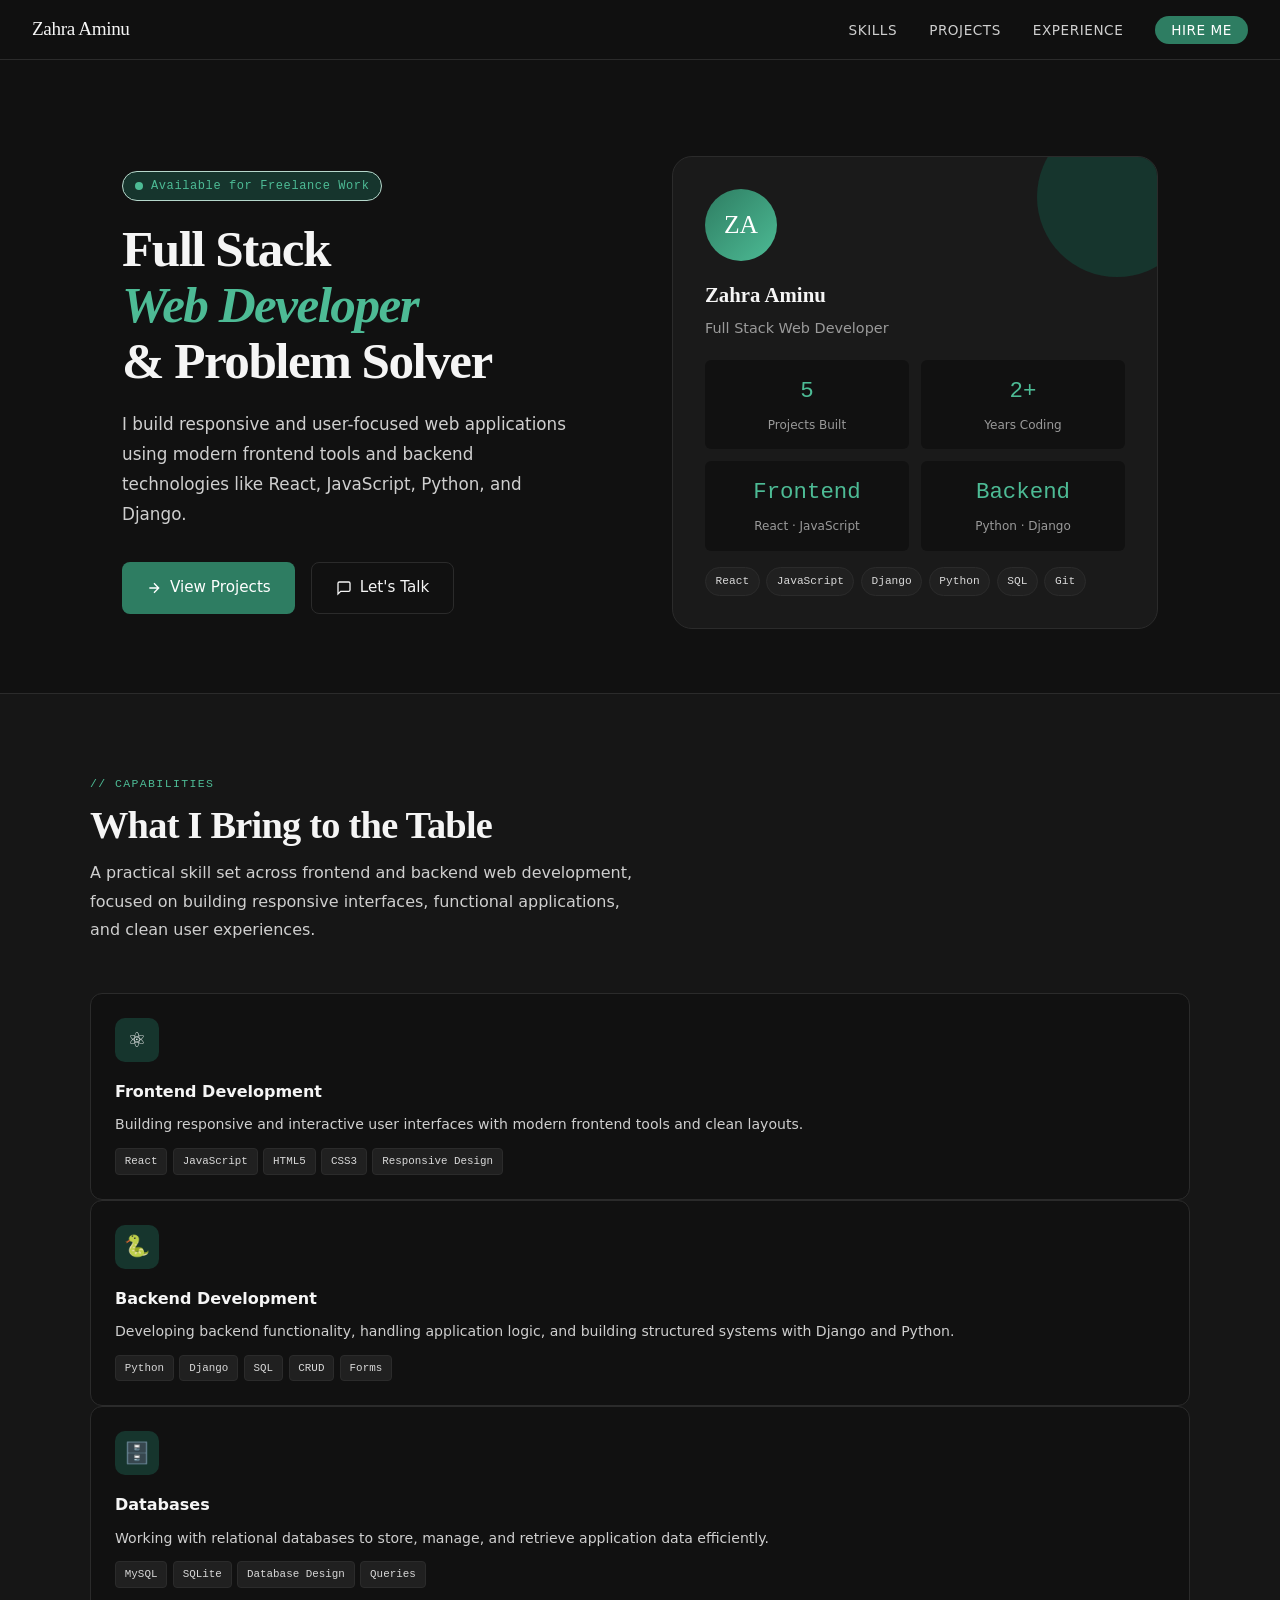
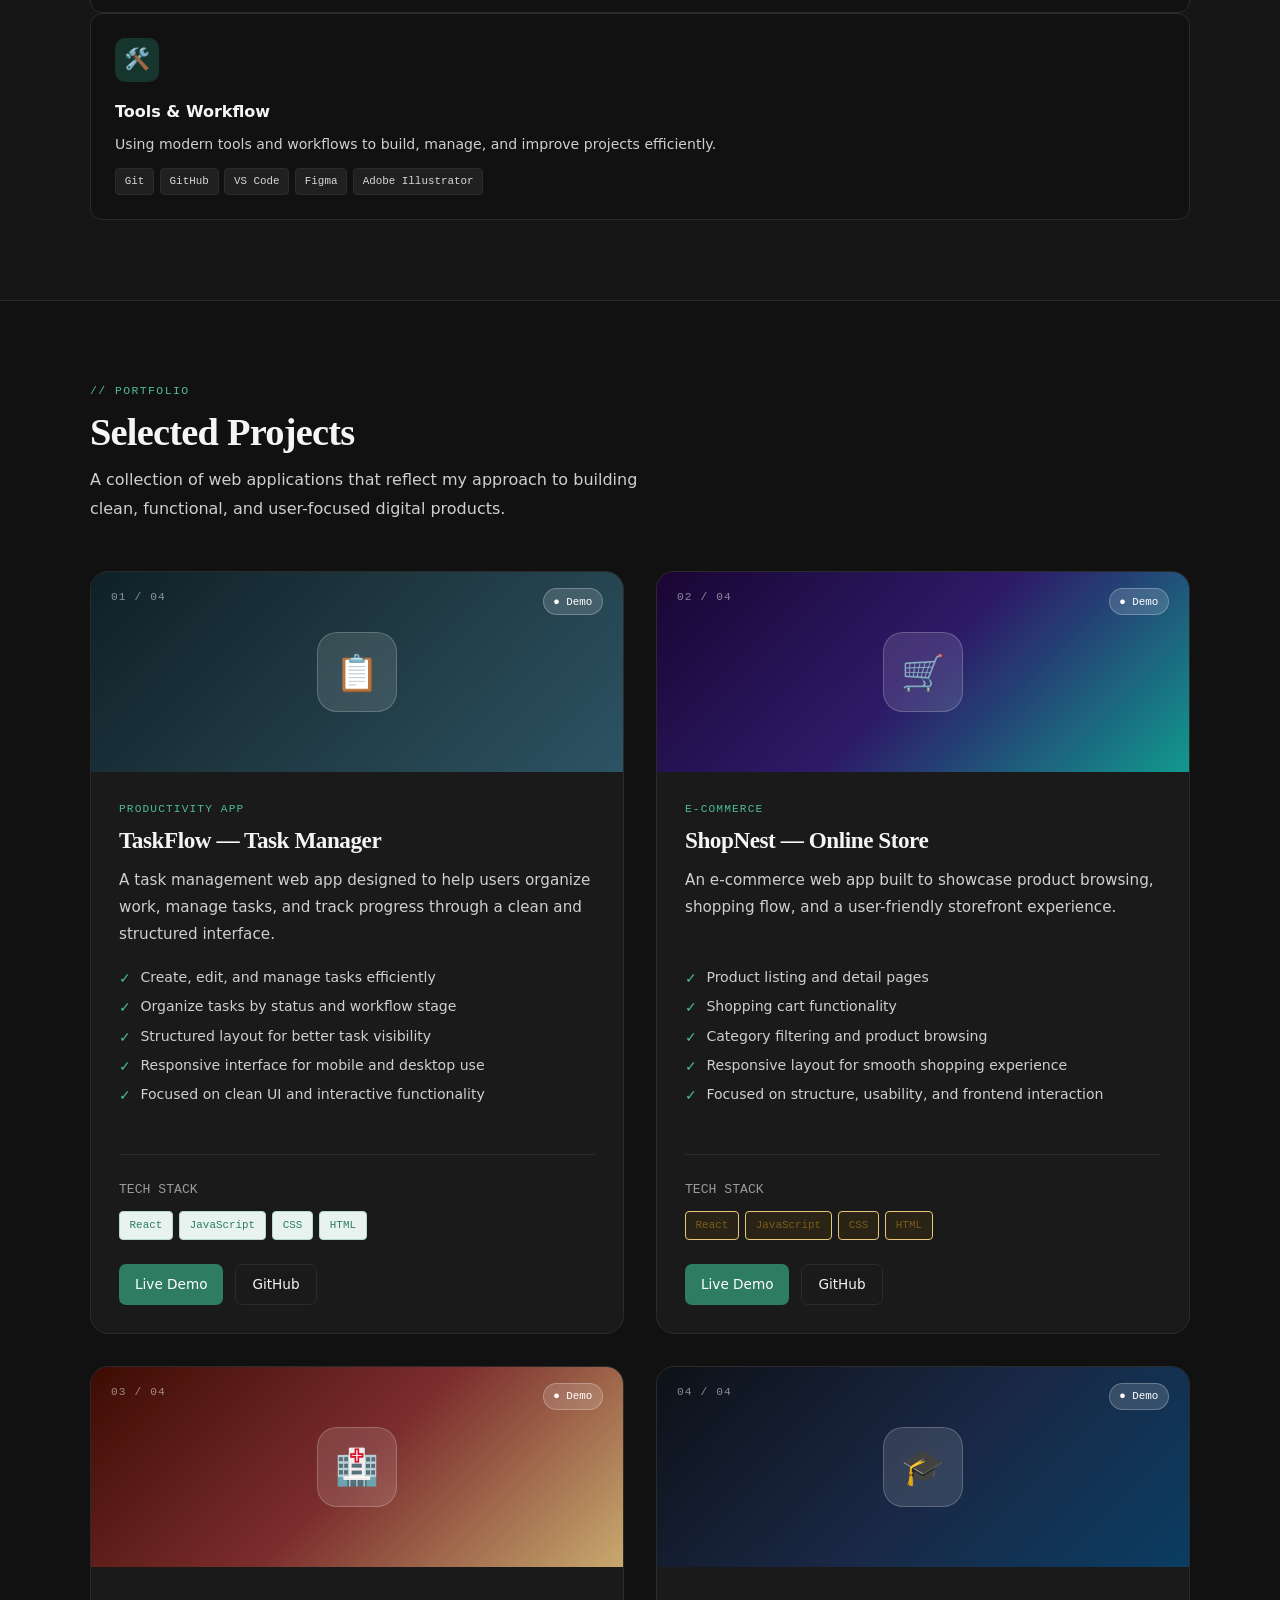
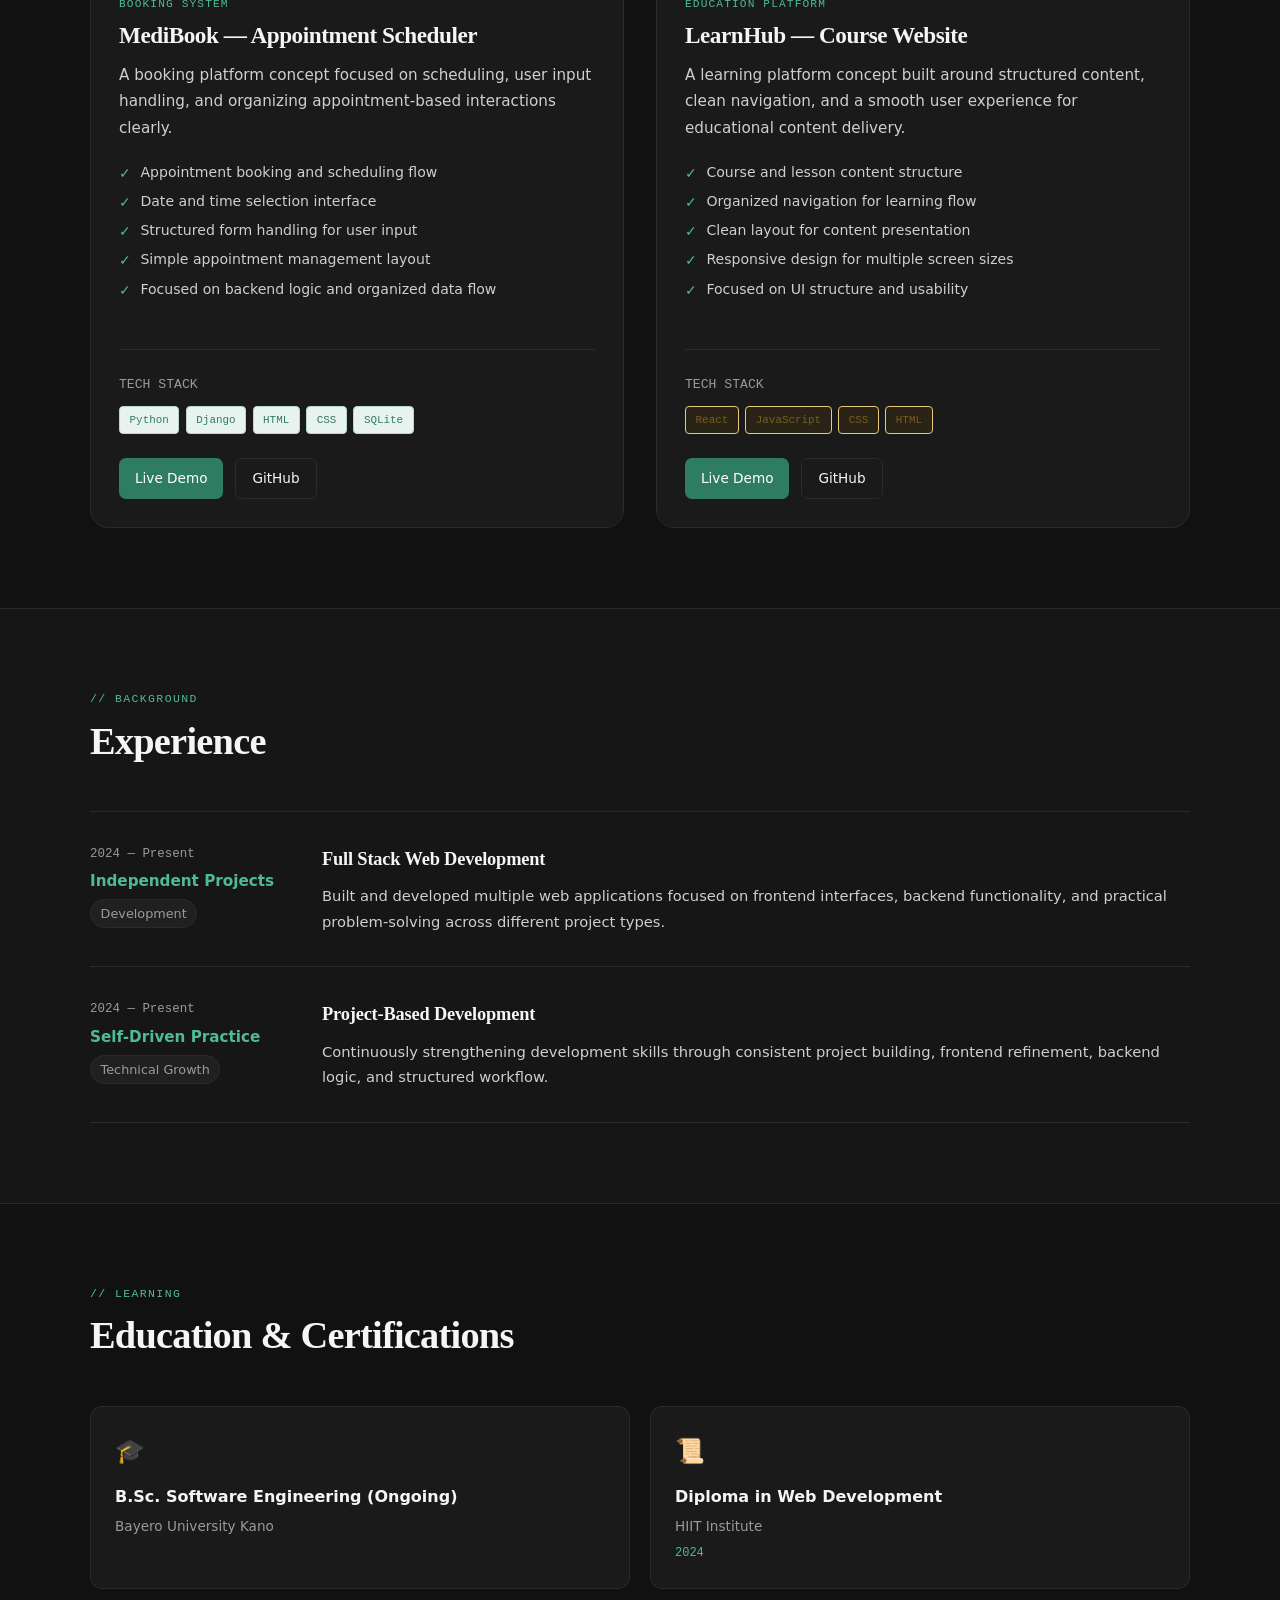
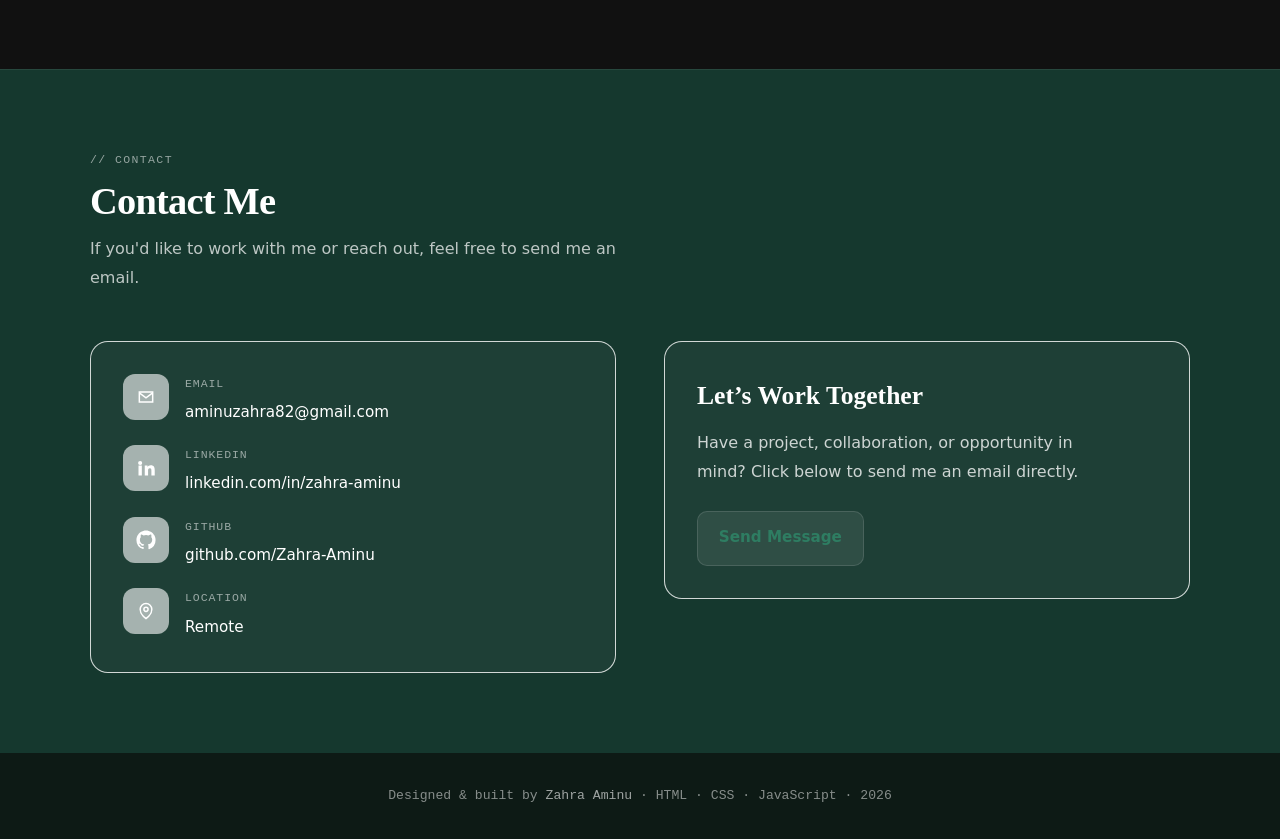
==== zahra-portfolio/index.html @ e446b3e7 "updated version 0.1" ====
<!DOCTYPE html>
<html lang="en">
<head>
  <meta charset="UTF-8" />
  <meta name="viewport" content="width=device-width, initial-scale=1.0" />
  <title>Zahra Aminu — Full Stack Web Developer</title>
  <link rel="stylesheet" href="index.css" />
</head>
<body>

  <!-- NAV -->
  <nav id="top">
    <a href="#top" class="nav-logo">Zahra Aminu</a>
    <ul class="nav-links" id="navLinks">
      <li><a href="#skills">Skills</a></li>
      <li><a href="#projects">Projects</a></li>
      <li><a href="#experience">Experience</a></li>
      <li><a href="#contact" class="nav-cta">Hire Me</a></li>
    </ul>
    <button class="hamburger" id="hamburger" aria-label="Toggle menu">
      <span></span><span></span><span></span>
    </button>
  </nav>

  <!-- HERO -->
  <div class="hero">
    <div class="hero-left">
      <div class="hero-label">Available for Freelance Work</div>
      <h1>Full Stack<br /><em>Web Developer</em><br />& Problem Solver</h1>
      <p>
        I build responsive and user-focused web applications using modern frontend tools
        and backend technologies like React, JavaScript, Python, and Django.
      </p>
      <div class="hero-actions">
        <a href="#projects" class="btn-primary">
          <svg width="16" height="16" fill="none" viewBox="0 0 24 24" stroke="currentColor" stroke-width="2">
            <path d="M5 12h14M12 5l7 7-7 7"/>
          </svg>
          View Projects
        </a>
        <a href="#contact" class="btn-secondary">
          <svg width="16" height="16" fill="none" viewBox="0 0 24 24" stroke="currentColor" stroke-width="2">
            <path d="M21 15a2 2 0 01-2 2H7l-4 4V5a2 2 0 012-2h14a2 2 0 012 2z"/>
          </svg>
          Let's Talk
        </a>
      </div>
    </div>

    <div class="hero-card">
      <div class="avatar">ZA</div>
      <h3>Zahra Aminu</h3>
      <div class="role">Full Stack Web Developer</div>
      <div class="stats-grid">
        <div class="stat-box"><span class="num">5</span><span class="lbl">Projects Built</span></div>
        <div class="stat-box"><span class="num">2+</span><span class="lbl">Years Coding</span></div>
        <div class="stat-box"><span class="num">Frontend</span><span class="lbl">React · JavaScript</span></div>
        <div class="stat-box"><span class="num">Backend</span><span class="lbl">Python · Django</span></div>
      </div>
      <div class="stack-pills">
        <span class="pill">React</span>
        <span class="pill">JavaScript</span>
        <span class="pill">Django</span>
        <span class="pill">Python</span>
        <span class="pill">SQL</span>
        <span class="pill">Git</span>
      </div>
    </div>
  </div>

  <!-- SKILLS -->
  <section id="skills">
    <div class="container">
      <div class="section-header">
        <div class="section-eyebrow">// capabilities</div>
        <h2>What I Bring to the Table</h2>
        <p>
          A practical skill set across frontend and backend web development, focused on
          building responsive interfaces, functional applications, and clean user experiences.
        </p>
      </div>

      <div class="skills-grid">
        <div class="skill-card">
          <div class="skill-icon">⚛️</div>
          <h4>Frontend Development</h4>
          <p style="font-size:0.88rem;color:var(--ink-soft);line-height:1.6;">
            Building responsive and interactive user interfaces with modern frontend tools and clean layouts.
          </p>
          <div class="skill-tags">
            <span class="skill-tag">React</span>
            <span class="skill-tag">JavaScript</span>
            <span class="skill-tag">HTML5</span>
            <span class="skill-tag">CSS3</span>
            <span class="skill-tag">Responsive Design</span>
          </div>
        </div>

        <div class="skill-card">
          <div class="skill-icon">🐍</div>
          <h4>Backend Development</h4>
          <p style="font-size:0.88rem;color:var(--ink-soft);line-height:1.6;">
            Developing backend functionality, handling application logic, and building structured systems with Django and Python.
          </p>
          <div class="skill-tags">
            <span class="skill-tag">Python</span>
            <span class="skill-tag">Django</span>
            <span class="skill-tag">SQL</span>
            <span class="skill-tag">CRUD</span>
            <span class="skill-tag">Forms</span>
          </div>
        </div>

        <div class="skill-card">
          <div class="skill-icon">🗄️</div>
          <h4>Databases</h4>
          <p style="font-size:0.88rem;color:var(--ink-soft);line-height:1.6;">
            Working with relational databases to store, manage, and retrieve application data efficiently.
          </p>
          <div class="skill-tags">
            <span class="skill-tag">MySQL</span>
            <span class="skill-tag">SQLite</span>
            <span class="skill-tag">Database Design</span>
            <span class="skill-tag">Queries</span>
          </div>
        </div>

        <div class="skill-card">
          <div class="skill-icon">🛠️</div>
          <h4>Tools & Workflow</h4>
          <p style="font-size:0.88rem;color:var(--ink-soft);line-height:1.6;">
            Using modern tools and workflows to build, manage, and improve projects efficiently.
          </p>
          <div class="skill-tags">
            <span class="skill-tag">Git</span>
            <span class="skill-tag">GitHub</span>
            <span class="skill-tag">VS Code</span>
            <span class="skill-tag">Figma</span>
            <span class="skill-tag">Adobe Illustrator</span>
          </div>
        </div>
      </div>
    </div>
  </section>

  <!-- PROJECTS -->
  <section id="projects">
    <div class="container">
      <div class="section-header">
        <div class="section-eyebrow">// portfolio</div>
        <h2>Selected Projects</h2>
        <p>
          A collection of web applications that reflect my approach to building clean,
          functional, and user-focused digital products.
        </p>
      </div>

      <div class="projects-grid">

        <!-- PROJECT 1 -->
        <div class="project-card">
          <div class="project-visual pv-1">
            <span class="proj-number">01 / 04</span>
            <span class="proj-live-badge">● Demo</span>
            <div class="proj-icon">📋</div>
          </div>
          <div class="project-body">
            <div class="project-category">Productivity App</div>
            <h3>TaskFlow — Task Manager</h3>
            <p>
              A task management web app designed to help users organize work, manage tasks,
              and track progress through a clean and structured interface.
            </p>

            <ul class="features-list">
              <li>Create, edit, and manage tasks efficiently</li>
              <li>Organize tasks by status and workflow stage</li>
              <li>Structured layout for better task visibility</li>
              <li>Responsive interface for mobile and desktop use</li>
              <li>Focused on clean UI and interactive functionality</li>
            </ul>

            <div class="proj-sep"></div>
            <div style="font-size:0.82rem;font-family:var(--mono);color:var(--ink-muted);margin-bottom:0.6rem;">TECH STACK</div>
            <div class="stack-row">
              <span class="tech-badge be">React</span>
              <span class="tech-badge be">JavaScript</span>
              <span class="tech-badge be">CSS</span>
              <span class="tech-badge be">HTML</span>
            </div>

            <div class="proj-links">
              <a href="taskflow-app/taskflow.html" class="proj-link proj-link-primary">Live Demo</a>
              <a href="#" class="proj-link proj-link-secondary">GitHub</a>
            </div>
          </div>
        </div>

        <!-- PROJECT 2 -->
        <div class="project-card">
          <div class="project-visual pv-2">
            <span class="proj-number">02 / 04</span>
            <span class="proj-live-badge">● Demo</span>
            <div class="proj-icon">🛒</div>
          </div>
          <div class="project-body">
            <div class="project-category">E-Commerce</div>
            <h3>ShopNest — Online Store</h3>
            <p>
              An e-commerce web app built to showcase product browsing, shopping flow,
              and a user-friendly storefront experience.
            </p>

            <ul class="features-list">
              <li>Product listing and detail pages</li>
              <li>Shopping cart functionality</li>
              <li>Category filtering and product browsing</li>
              <li>Responsive layout for smooth shopping experience</li>
              <li>Focused on structure, usability, and frontend interaction</li>
            </ul>

            <div class="proj-sep"></div>
            <div style="font-size:0.82rem;font-family:var(--mono);color:var(--ink-muted);margin-bottom:0.6rem;">TECH STACK</div>
            <div class="stack-row">
              <span class="tech-badge fe">React</span>
              <span class="tech-badge fe">JavaScript</span>
              <span class="tech-badge fe">CSS</span>
              <span class="tech-badge fe">HTML</span>
            </div>

            <div class="proj-links">
              <a href="#" class="proj-link proj-link-primary">Live Demo</a>
              <a href="#" class="proj-link proj-link-secondary">GitHub</a>
            </div>
          </div>
        </div>

        <!-- PROJECT 3 -->
        <div class="project-card">
          <div class="project-visual pv-3">
            <span class="proj-number">03 / 04</span>
            <span class="proj-live-badge">● Demo</span>
            <div class="proj-icon">🏥</div>
          </div>
          <div class="project-body">
            <div class="project-category">Booking System</div>
            <h3>MediBook — Appointment Scheduler</h3>
            <p>
              A booking platform concept focused on scheduling, user input handling,
              and organizing appointment-based interactions clearly.
            </p>

            <ul class="features-list">
              <li>Appointment booking and scheduling flow</li>
              <li>Date and time selection interface</li>
              <li>Structured form handling for user input</li>
              <li>Simple appointment management layout</li>
              <li>Focused on backend logic and organized data flow</li>
            </ul>

            <div class="proj-sep"></div>
            <div style="font-size:0.82rem;font-family:var(--mono);color:var(--ink-muted);margin-bottom:0.6rem;">TECH STACK</div>
            <div class="stack-row">
              <span class="tech-badge be">Python</span>
              <span class="tech-badge be">Django</span>
              <span class="tech-badge be">HTML</span>
              <span class="tech-badge be">CSS</span>
              <span class="tech-badge be">SQLite</span>
            </div>

            <div class="proj-links">
              <a href="#" class="proj-link proj-link-primary">Live Demo</a>
              <a href="#" class="proj-link proj-link-secondary">GitHub</a>
            </div>
          </div>
        </div>

        <!-- PROJECT 4 -->
        <div class="project-card">
          <div class="project-visual pv-4">
            <span class="proj-number">04 / 04</span>
            <span class="proj-live-badge">● Demo</span>
            <div class="proj-icon">🎓</div>
          </div>
          <div class="project-body">
            <div class="project-category">Education Platform</div>
            <h3>LearnHub — Course Website</h3>
            <p>
              A learning platform concept built around structured content, clean navigation,
              and a smooth user experience for educational content delivery.
            </p>

            <ul class="features-list">
              <li>Course and lesson content structure</li>
              <li>Organized navigation for learning flow</li>
              <li>Clean layout for content presentation</li>
              <li>Responsive design for multiple screen sizes</li>
              <li>Focused on UI structure and usability</li>
            </ul>

            <div class="proj-sep"></div>
            <div style="font-size:0.82rem;font-family:var(--mono);color:var(--ink-muted);margin-bottom:0.6rem;">TECH STACK</div>
            <div class="stack-row">
              <span class="tech-badge fe">React</span>
              <span class="tech-badge fe">JavaScript</span>
              <span class="tech-badge fe">CSS</span>
              <span class="tech-badge fe">HTML</span>
            </div>

            <div class="proj-links">
              <a href="#" class="proj-link proj-link-primary">Live Demo</a>
              <a href="#" class="proj-link proj-link-secondary">GitHub</a>
            </div>
          </div>
        </div>

      </div>
    </div>
  </section>

  <!-- EXPERIENCE -->
  <section id="experience">
    <div class="container">
      <div class="section-header">
        <div class="section-eyebrow">// background</div>
        <h2>Experience</h2>
      </div>

      <div class="exp-list">
        <div class="exp-item">
          <div class="exp-meta">
            <div class="exp-period">2024 — Present</div>
            <div class="exp-company">Independent Projects</div>
            <span class="exp-type">Development</span>
          </div>
          <div class="exp-content">
            <h4>Full Stack Web Development</h4>
            <p>
              Built and developed multiple web applications focused on frontend interfaces,
              backend functionality, and practical problem-solving across different project types.
            </p>
          </div>
        </div>

        <div class="exp-item">
          <div class="exp-meta">
            <div class="exp-period">2024 — Present</div>
            <div class="exp-company">Self-Driven Practice</div>
            <span class="exp-type">Technical Growth</span>
          </div>
          <div class="exp-content">
            <h4>Project-Based Development</h4>
            <p>
              Continuously strengthening development skills through consistent project building,
              frontend refinement, backend logic, and structured workflow.
            </p>
          </div>
        </div>
      </div>
    </div>
  </section>

  <!-- EDUCATION -->
  <section id="education">
    <div class="container">
      <div class="section-header">
        <div class="section-eyebrow">// learning</div>
        <h2>Education & Certifications</h2>
      </div>

      <div class="edu-grid">
        <div class="edu-card">
          <div class="edu-icon">🎓</div>
          <h4>B.Sc. Software Engineering (Ongoing)</h4>
          <div class="inst">Bayero University Kano</div>
        </div>

        <div class="edu-card">
          <div class="edu-icon">📜</div>
          <h4>Diploma in Web Development</h4>
          <div class="inst">HIIT Institute</div>
          <div class="year">2024</div>
        </div>
      </div>
    </div>
  </section>

  <!-- CONTACT -->
  <section id="contact">
  <div class="container">
    <div class="section-header">
      <div class="section-eyebrow">// contact</div>
      <h2>Contact Me</h2>
      <p>If you'd like to work with me or reach out, feel free to send me an email.</p>
    </div>

    <div class="contact-grid">
      <div class="contact-info">

        <div class="contact-item">
          <div class="contact-item-icon">
            <svg xmlns="http://www.w3.org/2000/svg" viewBox="0 0 24 24" fill="none" stroke="currentColor" stroke-width="1.8" aria-hidden="true">
              <path d="M4 6h16v12H4z"/>
              <path d="m4 7 8 6 8-6"/>
            </svg>
          </div>
          <div class="contact-item-text">
            <div class="lbl">Email</div>
            <a href="mailto:aminuzahra82@gmail.com" class="val">aminuzahra82@gmail.com</a>
          </div>
        </div>

        <div class="contact-item">
          <div class="contact-item-icon">
            <svg xmlns="http://www.w3.org/2000/svg" viewBox="0 0 24 24" fill="currentColor" aria-hidden="true">
              <path d="M4.98 3.5A2.48 2.48 0 1 0 5 8.46a2.48 2.48 0 0 0-.02-4.96ZM3 9h4v12H3V9Zm7 0h3.83v1.71h.05c.53-1 1.84-2.06 3.79-2.06 4.05 0 4.8 2.67 4.8 6.14V21h-4v-5.55c0-1.32-.02-3.02-1.84-3.02-1.85 0-2.13 1.44-2.13 2.93V21h-4V9Z"/>
            </svg>
          </div>
          <div class="contact-item-text">
            <div class="lbl">LinkedIn</div>
            <a href="https://linkedin.com/in/zahra-aminu" target="_blank" class="val">linkedin.com/in/zahra-aminu</a>
          </div>
        </div>

        <div class="contact-item">
          <div class="contact-item-icon">
            <svg xmlns="http://www.w3.org/2000/svg" viewBox="0 0 24 24" fill="currentColor" aria-hidden="true">
              <path d="M12 .5C5.65.5.5 5.65.5 12a11.5 11.5 0 0 0 7.86 10.92c.58.1.79-.25.79-.56v-2.02c-3.2.7-3.88-1.38-3.88-1.38-.53-1.33-1.28-1.68-1.28-1.68-1.05-.72.08-.71.08-.71 1.16.08 1.77 1.2 1.77 1.2 1.03 1.76 2.7 1.25 3.36.95.1-.75.4-1.25.73-1.53-2.56-.29-5.26-1.28-5.26-5.72 0-1.26.45-2.29 1.19-3.09-.12-.29-.52-1.47.11-3.06 0 0 .97-.31 3.18 1.18a10.96 10.96 0 0 1 5.8 0c2.2-1.49 3.17-1.18 3.17-1.18.64 1.59.24 2.77.12 3.06.74.8 1.19 1.83 1.19 3.09 0 4.45-2.7 5.42-5.28 5.71.41.35.78 1.04.78 2.1v3.11c0 .31.21.67.8.56A11.5 11.5 0 0 0 23.5 12C23.5 5.65 18.35.5 12 .5Z"/>
            </svg>
          </div>
          <div class="contact-item-text">
            <div class="lbl">GitHub</div>
            <a href="https://github.com/Zahra-Aminu" target="_blank" class="val">github.com/Zahra-Aminu</a>
          </div>
        </div>

        <div class="contact-item">
          <div class="contact-item-icon">
            <svg xmlns="http://www.w3.org/2000/svg" viewBox="0 0 24 24" fill="none" stroke="currentColor" stroke-width="1.8" aria-hidden="true">
              <path d="M12 21s7-4.35 7-11a7 7 0 1 0-14 0c0 6.65 7 11 7 11Z"/>
              <circle cx="12" cy="10" r="2.5"/>
            </svg>
          </div>
          <div class="contact-item-text">
            <div class="lbl">Location</div>
            <span class="val">Remote</span>
          </div>
        </div>

      </div>

      <div class="contact-cta">
        <h3>Let’s Work Together</h3>
        <p>
          Have a project, collaboration, or opportunity in mind? Click below to send me an email directly.
        </p>
        <a href="mailto:aminuzahra82@gmail.com?subject=Portfolio%20Inquiry" class="btn">
          Send Message
        </a>
      </div>
    </div>
  </div>
</section>
  <footer>
    <p>
      Designed &amp; built by <a href="#top">Zahra Aminu</a> · HTML · CSS · JavaScript · <span id="yr"></span>
    </p>
  </footer>

  <script src="index.js"></script>
</body>
</html>
---- zahra-portfolio/index.css ----
*, *::before, *::after { box-sizing: border-box; margin: 0; padding: 0; }
:root {
--ink: #f5f5f5;
--ink-soft: #cfcfcf;
--ink-muted: #9a9a9a;
--surface: #111111;
--surface-card: #1a1a1a;
--border: #2b2b2b;
--accent: #2e7d62;
--accent-light: #16352d;
--accent-pop: #4dbb95;
--gold: #d9a441;
--gold-light: #2a2417;
--tag-bg: #202020;
--tag-text: #d8d8d8;
--radius: 12px;
--radius-sm: 6px;
--mono: 'JetBrains Mono', monospace;
--serif: 'Playfair Display', Georgia, serif;
--sans: 'DM Sans', system-ui, sans-serif;
font-size: 16px;
}

body {
font-family: var(--sans);
background: var(--surface);
color: var(--ink);
line-height: 1.7;
min-height: 100vh;
}

/* ── NAV ── */
nav {
position: sticky;
top: 0;
z-index: 100;
background: rgba(17,17,17,0.92);
backdrop-filter: blur(12px);
border-bottom: 1px solid var(--border);
padding: 0 2rem;
display: flex;
align-items: center;
justify-content: space-between;
height: 60px;
}

.nav-logo {
font-family: var(--serif);
font-size: 1.2rem;
color: var(--ink);
text-decoration: none;
letter-spacing: -0.02em;
}
.nav-links {
display: flex;
gap: 2rem;
list-style: none;
}
.nav-links a {
font-size: 0.85rem;
font-weight: 500;
color: var(--ink-soft);
text-decoration: none;
letter-spacing: 0.04em;
text-transform: uppercase;
transition: color 0.2s;
}
.nav-links a:hover { color: var(--accent-pop); }
.nav-cta {
background: var(--accent);
color: #fff !important;
padding: 0.4rem 1rem;
border-radius: 100px;
transition: background 0.2s !important;
}
.nav-cta:hover { background: var(--accent-pop) !important; color: #fff !important; }
.hamburger { display: none; cursor: pointer; flex-direction: column; gap: 5px; background: none; border: none; }
.hamburger span { display: block; width: 22px; height: 2px; background: var(--ink); border-radius: 2px; transition: 0.3s; }

/* ── HERO ── */
.hero {
max-width: 1100px;
margin: 0 auto;
padding: 6rem 2rem 4rem;
display: grid;
grid-template-columns: 1fr 1fr;
gap: 4rem;
align-items: center;
}
.hero-label {
display: inline-flex;
align-items: center;
gap: 0.5rem;
font-family: var(--mono);
font-size: 0.75rem;
color: var(--accent-pop);
background: var(--accent-light);
border: 1px solid #b6d8cc;
border-radius: 100px;
padding: 0.25rem 0.75rem;
margin-bottom: 1.2rem;
letter-spacing: 0.05em;
}
.hero-label::before {
content: '';
width: 8px; height: 8px;
border-radius: 50%;
background: var(--accent-pop);
animation: pulse 2s infinite;
}
@keyframes pulse {
0%,100% { opacity:1; }
50% { opacity:0.4; }
}
.hero h1 {
font-family: var(--serif);
font-size: clamp(2.4rem, 4vw, 3.6rem);
line-height: 1.1;
letter-spacing: -0.03em;
color: var(--ink);
margin-bottom: 1.2rem;
}
.hero h1 em { color: var(--accent-pop); font-style: italic; }
.hero p {
font-size: 1.05rem;
color: var(--ink-soft);
margin-bottom: 2rem;
max-width: 460px;
line-height: 1.8;
}
.hero-actions { display: flex; gap: 1rem; flex-wrap: wrap; }
.btn-primary {
display: inline-flex;
align-items: center;
gap: 0.5rem;
background: var(--accent);
color: #fff;
font-family: var(--sans);
font-weight: 500;
font-size: 0.95rem;
padding: 0.75rem 1.5rem;
border-radius: 8px;
text-decoration: none;
border: none;
cursor: pointer;
transition: background 0.2s, transform 0.15s;
}
.btn-primary:hover { background: var(--accent-pop); transform: translateY(-1px); }
.btn-secondary {
display: inline-flex;
align-items: center;
gap: 0.5rem;
background: transparent;
color: var(--ink);
font-family: var(--sans);
font-weight: 500;
font-size: 0.95rem;
padding: 0.75rem 1.5rem;
border-radius: 8px;
text-decoration: none;
border: 1.5px solid var(--border);
cursor: pointer;
transition: border-color 0.2s, transform 0.15s;
}
.btn-secondary:hover { border-color: var(--accent-pop); color: var(--accent-pop); transform: translateY(-1px); }

/* Hero card */
.hero-card {
background: var(--surface-card);
border: 1px solid var(--border);
border-radius: 20px;
padding: 2rem;
position: relative;
overflow: hidden;
}
.hero-card::before {
content: '';
position: absolute;
top: -40px; right: -40px;
width: 160px; height: 160px;
border-radius: 50%;
background: var(--accent-light);
}
.avatar {
width: 72px; height: 72px;
border-radius: 50%;
background: linear-gradient(135deg, var(--accent), var(--accent-pop));
display: flex;
align-items: center;
justify-content: center;
font-family: var(--serif);
font-size: 1.6rem;
color: #fff;
margin-bottom: 1rem;
position: relative;
}
.hero-card h3 { font-family: var(--serif); font-size: 1.3rem; margin-bottom: 0.25rem; }
.hero-card .role { color: var(--ink-muted); font-size: 0.9rem; margin-bottom: 1.2rem; }
.stats-grid {
display: grid;
grid-template-columns: 1fr 1fr;
gap: 0.75rem;
margin-top: 1.2rem;
}
.stat-box {
background: var(--surface);
border-radius: var(--radius-sm);
padding: 0.75rem;
text-align: center;
}
.stat-box .num {
font-family: var(--mono);
font-size: 1.4rem;
font-weight: 500;
color: var(--accent-pop);
display: block;
}
.stat-box .lbl { font-size: 0.75rem; color: var(--ink-muted); }
.stack-pills {
display: flex;
flex-wrap: wrap;
gap: 0.4rem;
margin-top: 1rem;
}
.pill {
background: var(--tag-bg);
color: var(--tag-text);
font-family: var(--mono);
font-size: 0.7rem;
padding: 0.25rem 0.6rem;
border-radius: 100px;
border: 1px solid var(--border);
}

/* ── SECTION SHARED ── */
section { padding: 5rem 2rem; }
.container { max-width: 1100px; margin: 0 auto; }
.section-header { margin-bottom: 3rem; }
.section-eyebrow {
font-family: var(--mono);
font-size: 0.72rem;
letter-spacing: 0.12em;
text-transform: uppercase;
color: var(--accent-pop);
margin-bottom: 0.6rem;
}
.section-header h2 {
font-family: var(--serif);
font-size: clamp(1.8rem, 3vw, 2.6rem);
letter-spacing: -0.02em;
line-height: 1.15;
}
.section-header p { color: var(--ink-soft); margin-top: 0.75rem; max-width: 560px; line-height: 1.8; }

/* ── SKILLS ── */
#skills { 
  background: #161616; 
  border-top: 1px solid var(--border); 
  border-bottom: 1px solid var(--border); 
}
.skill-card {
background: var(--surface);
border: 1px solid var(--border);
border-radius: var(--radius);
padding: 1.5rem;
transition: border-color 0.2s, transform 0.2s;
}
.skill-card:hover { border-color: #b6d8cc; transform: translateY(-2px); }
.skill-icon {
width: 44px; height: 44px;
border-radius: 10px;
background: var(--accent-light);
display: flex;
align-items: center;
justify-content: center;
margin-bottom: 1rem;
font-size: 1.3rem;
}
.skill-card h4 { font-weight: 600; margin-bottom: 0.5rem; font-size: 1rem; }
.skill-tags { display: flex; flex-wrap: wrap; gap: 0.35rem; margin-top: 0.75rem; }
.skill-tag {
font-family: var(--mono);
font-size: 0.68rem;
padding: 0.2rem 0.55rem;
border-radius: 4px;
background: var(--tag-bg);
color: var(--tag-text);
border: 1px solid var(--border);
}

/* ── PROJECTS ── */
#projects { background: var(--surface); }
.projects-grid {
display: grid;
grid-template-columns: repeat(auto-fit, minmax(480px, 1fr));
gap: 2rem;
}
.project-card {
background: var(--surface-card);
border: 1px solid var(--border);
border-radius: 18px;
overflow: hidden;
transition: transform 0.25s, box-shadow 0.25s;
display: flex;
flex-direction: column;
}
.project-card:hover {
transform: translateY(-4px);
box-shadow: 0 16px 40px rgba(0,0,0,0.08);
}
.project-visual {
height: 200px;
display: flex;
align-items: center;
justify-content: center;
font-size: 3.5rem;
position: relative;
overflow: hidden;
}
.pv-1 { background: linear-gradient(135deg, #0f2027, #203a43, #2c5364); }
.pv-2 { background: linear-gradient(135deg, #1a0533, #2d1b69, #11998e); }
.pv-3 { background: linear-gradient(135deg, #3d0c02, #7b2d2d, #c8a96e); }
.pv-4 { background: linear-gradient(135deg, #0d1117, #1a2744, #0a3d62); }
.project-visual .proj-icon {
width: 80px; height: 80px;
border-radius: 20px;
background: rgba(255,255,255,0.12);
backdrop-filter: blur(8px);
border: 1px solid rgba(255,255,255,0.2);
display: flex;
align-items: center;
justify-content: center;
font-size: 2.2rem;
}
.proj-number {
position: absolute;
top: 1rem; left: 1.25rem;
font-family: var(--mono);
font-size: 0.7rem;
color: rgba(255,255,255,0.5);
letter-spacing: 0.1em;
}
.proj-live-badge {
position: absolute;
top: 1rem; right: 1.25rem;
background: rgba(255,255,255,0.15);
border: 1px solid rgba(255,255,255,0.25);
color: #fff;
font-size: 0.68rem;
font-family: var(--mono);
padding: 0.2rem 0.6rem;
border-radius: 100px;
backdrop-filter: blur(4px);
}
.project-body {
padding: 1.75rem;
flex: 1;
display: flex;
flex-direction: column;
}
.project-category {
font-family: var(--mono);
font-size: 0.7rem;
letter-spacing: 0.1em;
text-transform: uppercase;
color: var(--accent-pop);
margin-bottom: 0.5rem;
}
.project-body h3 {
font-family: var(--serif);
font-size: 1.45rem;
letter-spacing: -0.02em;
line-height: 1.2;
margin-bottom: 0.75rem;
}
.project-body > p {
color: var(--ink-soft);
font-size: 0.95rem;
line-height: 1.75;
margin-bottom: 1.25rem;
flex: 1;
}

/* Feature list */
.features-list {
list-style: none;
margin-bottom: 1.5rem;
display: flex;
flex-direction: column;
gap: 0.45rem;
}
.features-list li {
display: flex;
align-items: flex-start;
gap: 0.6rem;
font-size: 0.88rem;
color: var(--ink-soft);
line-height: 1.5;
}
.features-list li::before {
content: '✓';
color: var(--accent-pop);
font-weight: 700;
flex-shrink: 0;
margin-top: 1px;
}

/* Stack row */
.stack-row {
display: flex;
flex-wrap: wrap;
gap: 0.4rem;
margin-bottom: 1.5rem;
}
.tech-badge {
font-family: var(--mono);
font-size: 0.68rem;
padding: 0.25rem 0.6rem;
border-radius: 4px;
background: var(--tag-bg);
color: var(--tag-text);
border: 1px solid var(--border);
}
.tech-badge.be { background: #e8f2ef; color: var(--accent); border-color: #b6d8cc; }
.tech-badge.fe { background: var(--gold-light); color: #7a5c1a; border-color: #e8c87a; }

/* Project links */
.proj-links { display: flex; gap: 0.75rem; flex-wrap: wrap; }
.proj-link {
display: inline-flex;
align-items: center;
gap: 0.4rem;
font-size: 0.85rem;
font-weight: 500;
padding: 0.5rem 1rem;
border-radius: 7px;
text-decoration: none;
transition: all 0.15s;
}
.proj-link-primary {
background: var(--accent);
color: #fff;
}
.proj-link-primary:hover { background: var(--accent-pop); }
.proj-link-secondary {
background: transparent;
color: var(--ink);
border: 1.5px solid var(--border);
}
.proj-link-secondary:hover { border-color: var(--accent-pop); color: var(--accent-pop); }

/* Project separator */
.proj-sep {
height: 1px;
background: var(--border);
margin: 1.5rem 0;
}

/* ── EXPERIENCE ── */
#experience { 
  background: #161616; 
  border-top: 1px solid var(--border); 
}
.exp-list { display: flex; flex-direction: column; gap: 0; }
.exp-item {
display: grid;
grid-template-columns: 200px 1fr;
gap: 2rem;
padding: 2rem 0;
border-bottom: 1px solid var(--border);
}
.exp-item:first-child { border-top: 1px solid var(--border); }
.exp-meta { }
.exp-period {
font-family: var(--mono);
font-size: 0.78rem;
color: var(--ink-muted);
margin-bottom: 0.25rem;
}
.exp-company {
font-weight: 600;
font-size: 0.95rem;
color: var(--accent-pop);
margin-bottom: 0.25rem;
}
.exp-type {
font-size: 0.8rem;
color: var(--ink-muted);
background: var(--tag-bg);
border: 1px solid var(--border);
border-radius: 100px;
padding: 0.15rem 0.6rem;
display: inline-block;
}
.exp-content h4 {
font-family: var(--serif);
font-size: 1.15rem;
margin-bottom: 0.5rem;
letter-spacing: -0.01em;
}
.exp-content p { color: var(--ink-soft); font-size: 0.92rem; line-height: 1.75; }

/* ── EDUCATION ── */
#education { background: var(--surface); border-top: 1px solid var(--border); }
.edu-grid { display: grid; grid-template-columns: repeat(auto-fit, minmax(280px, 1fr)); gap: 1.25rem; }
.edu-card {
  background: var(--surface-card);
  border: 1px solid var(--border);
  border-radius: var(--radius);
  padding: 1.5rem;
}
.edu-icon { font-size: 1.5rem; margin-bottom: 0.75rem; }
.edu-card h4 { font-weight: 600; margin-bottom: 0.25rem; }
.edu-card .inst { color: var(--ink-muted); font-size: 0.85rem; margin-bottom: 0.35rem; }
.edu-card .year { font-family: var(--mono); font-size: 0.75rem; color: var(--accent-pop); }

/* ── CONTACT ── */
/* ── CONTACT ── */
#contact {
  background:#15382e;
  color: #fff;
  border-top: 1px solid rgba(255,255,255,0.08);
}

#contact .section-header h2 {
  color: #fff;
}

#contact .section-header p {
  color: rgba(255,255,255,0.72);
}

#contact .section-eyebrow {
  color: rgba(255,255,255,0.55);
}

.contact-grid {
  display: grid;
  grid-template-columns: 1fr 1fr;
  gap: 3rem;
  align-items: start;
}

.contact-info,
.contact-cta {
  background: rgba(255,255,255,0.04);
  border: 1px solid rgba(255,255,255,0.8);
  border-radius: 18px;
  padding: 2rem;
}

.contact-info {
  display: flex;
  flex-direction: column;
  gap: 1.25rem;
}

.contact-item {
  display: flex;
  align-items: flex-start;
  gap: 1rem;
}

.contact-item-icon {
  width: 46px;
  height: 46px;
  border-radius: 12px;
  background: rgba(255,255,255,0.6);
  display: flex;
  align-items: center;
  justify-content: center;
  font-size: 1.2rem;
  flex-shrink: 0;
}

.contact-item-text .lbl {
  font-family: var(--mono);
  font-size: 0.72rem;
  letter-spacing: 0.08em;
  text-transform: uppercase;
  color: rgba(255,255,255,0.55);
  margin-bottom: 0.3rem;
}

.contact-item-text .val {
  color: #fff;
  text-decoration: none;
  font-size: 0.95rem;
  line-height: 1.6;
  word-break: break-word;
}

.contact-item-text .val:hover {
  color: #d7f5ea;
  text-decoration: underline;
}

.contact-cta h3 {
  font-family: var(--serif);
  font-size: 1.6rem;
  margin-bottom: 0.75rem;
  color: #fff;
}

.contact-cta p {
  color: rgba(255,255,255,0.78);
  line-height: 1.8;
  margin-bottom: 1.5rem;
  max-width: 420px;
}

.contact-item-icon svg {
  width: 20px;
  height: 20px;
  display: block;
}

.btn {
  display: inline-block;
  padding: 0.85rem 1.3rem;
  background: rgba(255, 255, 255, 0.08);
  color: var(--accent);
  text-decoration: none;
  border-radius: 10px;
  font-size: 0.95rem;
  font-weight: 600;
  border: 1px solid rgba(255, 255, 255, 0.12);
  transition: transform 0.18s ease, opacity 0.18s ease;
}

.btn:hover {
  transform: translateY(-2px);
  background: rgba(255, 255, 255, 0.12);
  background-color: rgba(255, 255, 255, 0.18);
  opacity: 0.92;
}

/* ── FOOTER ── */
footer {
background: #0d1a15;
color: rgba(255,255,255,0.5);
text-align: center;
padding: 2rem;
font-size: 0.82rem;
font-family: var(--mono);
}
footer a { color: rgba(255,255,255,0.6); text-decoration: none; }
footer a:hover { color: #fff; }

/* ── MOBILE ── */
@media (max-width: 768px) {
.nav-links { display: none; }
.nav-links.open {
display: flex;
flex-direction: column;
position: fixed;
top: 60px; left: 0; right: 0;
background: var(--surface);
border-bottom: 1px solid var(--border);
padding: 1.5rem 2rem;
gap: 1rem;
z-index: 99;
}
.hamburger { display: flex; }
.hero {
grid-template-columns: 1fr;
padding: 3rem 1.5rem 2.5rem;
gap: 2.5rem;
}
.hero-card { order: -1; }
.projects-grid { grid-template-columns: 1fr; }
.exp-item { grid-template-columns: 1fr; gap: 0.75rem; }
.contact-grid { grid-template-columns: 1fr; gap: 2.5rem; }
.form-row { grid-template-columns: 1fr; }
section { padding: 3.5rem 1.5rem; }
}
@media (max-width: 480px) {
.hero h1 { font-size: 2rem; }
.stats-grid { grid-template-columns: 1fr 1fr; }
}
/* =========================
   DARK MODE
========================= */

.dark-mode {
  --ink: #f5f5f5;
  --ink-soft: #cfcfcf;
  --ink-muted: #9a9a9a;

  --surface: #111111;
  --surface-card: #1a1a1a;
  --border: #2b2b2b;

  --accent: #2e7d62;
  --accent-light: #16352d;
  --accent-pop: #4dbb95;

  --gold: #d9a441;
  --gold-light: #2a2417;

  --tag-bg: #202020;
  --tag-text: #d8d8d8;
}

/* General */
.dark-mode body {
  background: var(--surface);
  color: var(--ink);
}

.dark-mode nav {
  background: rgba(17,17,17,0.92);
  border-bottom: 1px solid var(--border);
}

.dark-mode .darkModeToggle {
  background: rgba(17,17,17,0.92);
  color: var(--ink);
}

.dark-mode .nav-logo {
  color: var(--ink);
}

.dark-mode .nav-links a {
  color: var(--ink-soft);
}

.dark-mode .nav-links a:hover {
  color: var(--accent-pop);
}

.dark-mode .hamburger span {
  background: var(--ink);
}

/* Hero */
.dark-mode .hero h1 {
  color: var(--ink);
}

.dark-mode .hero p {
  color: var(--ink-soft);
}

.dark-mode .hero-label {
  background: var(--accent-light);
  border: 1px solid #245847;
  color: var(--accent-pop);
}

.dark-mode .hero-card {
  background: var(--surface-card);
  border: 1px solid var(--border);
}

.dark-mode .hero-card::before {
  background: var(--accent-light);
}

.dark-mode .hero-card h3 {
  color: var(--ink);
}

.dark-mode .hero-card .role {
  color: var(--ink-muted);
}

.dark-mode .stat-box {
  background: var(--surface);
}

.dark-mode .stat-box .lbl {
  color: var(--ink-muted);
}

.dark-mode .pill {
  background: var(--tag-bg);
  color: var(--tag-text);
  border: 1px solid var(--border);
}

/* Shared sections */
.dark-mode section {
  background: var(--surface);
  color: var(--ink);
}

.dark-mode .section-header h2 {
  color: var(--ink);
}

.dark-mode .section-header p {
  color: var(--ink-soft);
}

.dark-mode .section-eyebrow {
  color: var(--accent-pop);
}

/* Skills */
.dark-mode #skills {
  background: #161616;
  border-top: 1px solid var(--border);
  border-bottom: 1px solid var(--border);
}

.dark-mode .skill-card {
  background: var(--surface-card);
  border: 1px solid var(--border);
}

.dark-mode .skill-card:hover {
  border-color: #245847;
}

.dark-mode .skill-icon {
  background: var(--accent-light);
}

.dark-mode .skill-card h4 {
  color: var(--ink);
}

.dark-mode .skill-tag {
  background: var(--tag-bg);
  color: var(--tag-text);
  border: 1px solid var(--border);
}

/* Projects */
.dark-mode #projects {
  background: var(--surface);
}

.dark-mode .project-card {
  background: var(--surface-card);
  border: 1px solid var(--border);
}

.dark-mode .project-card:hover {
  box-shadow: 0 16px 40px rgba(0,0,0,0.35);
}

.dark-mode .project-body h3 {
  color: var(--ink);
}

.dark-mode .project-body > p {
  color: var(--ink-soft);
}

.dark-mode .features-list li {
  color: var(--ink-soft);
}

.dark-mode .tech-badge {
  background: var(--tag-bg);
  color: var(--tag-text);
  border: 1px solid var(--border);
}

.dark-mode .tech-badge.be {
  background: #16352d;
  color: #7ce0bc;
  border-color: #245847;
}

.dark-mode .tech-badge.fe {
  background: #2a2417;
  color: #e7bf68;
  border-color: #6b5422;
}

.dark-mode .proj-link-secondary {
  color: var(--ink);
  border: 1.5px solid var(--border);
}

.dark-mode .proj-link-secondary:hover {
  border-color: var(--accent-pop);
  color: var(--accent-pop);
}

.dark-mode .proj-sep {
  background: var(--border);
}

/* Experience */
.dark-mode #experience {
  background: #161616;
  border-top: 1px solid var(--border);
}

.dark-mode .exp-item {
  border-bottom: 1px solid var(--border);
}

.dark-mode .exp-item:first-child {
  border-top: 1px solid var(--border);
}

.dark-mode .exp-period,
.dark-mode .exp-type {
  color: var(--ink-muted);
}

.dark-mode .exp-type {
  background: var(--tag-bg);
  border: 1px solid var(--border);
}

.dark-mode .exp-content h4 {
  color: var(--ink);
}

.dark-mode .exp-content p {
  color: var(--ink-soft);
}

/* Education */
.dark-mode #education {
  background: var(--surface);
  border-top: 1px solid var(--border);
}

.dark-mode .edu-card {
  background: var(--surface-card);
  border: 1px solid var(--border);
}

.dark-mode .edu-card h4 {
  color: var(--ink);
}

.dark-mode .edu-card .inst {
  color: var(--ink-muted);
}

/* Contact */
.dark-mode #contact {
  background: #15382e;
}

.dark-mode #contact .section-eyebrow {
  color: rgba(255,255,255,0.6);
}

.dark-mode #contact .section-header h2 {
  color: #fff;
}

.dark-mode #contact .section-header p {
  color: rgba(255,255,255,0.78);
}

.dark-mode .contact-item-text .val {
  color: #fff;
}

.dark-mode .form-field input,
.dark-mode .form-field textarea {
  background: rgba(255,255,255,0.08);
  border: 1px solid rgba(255,255,255,0.18);
  color: #fff;
}

.dark-mode .form-field input::placeholder,
.dark-mode .form-field textarea::placeholder {
  color: rgba(255,255,255,0.35);
}

.dark-mode .form-field input:focus,
.dark-mode .form-field textarea:focus {
  border-color: rgba(255,255,255,0.55);
}

.dark-mode .btn-white {
  background: #fff;
  color: var(--accent);
}

/* Footer */
.dark-mode footer {
  background: #0a0a0a;
  color: rgba(255,255,255,0.55);
}

.dark-mode footer a {
  color: rgba(255,255,255,0.65);
}

.dark-mode footer a:hover {
  color: #fff;
}

/* Mobile nav */
@media (max-width: 768px) {
  .dark-mode .nav-links.open {
    background: var(--surface);
    border-bottom: 1px solid var(--border);
  }
}
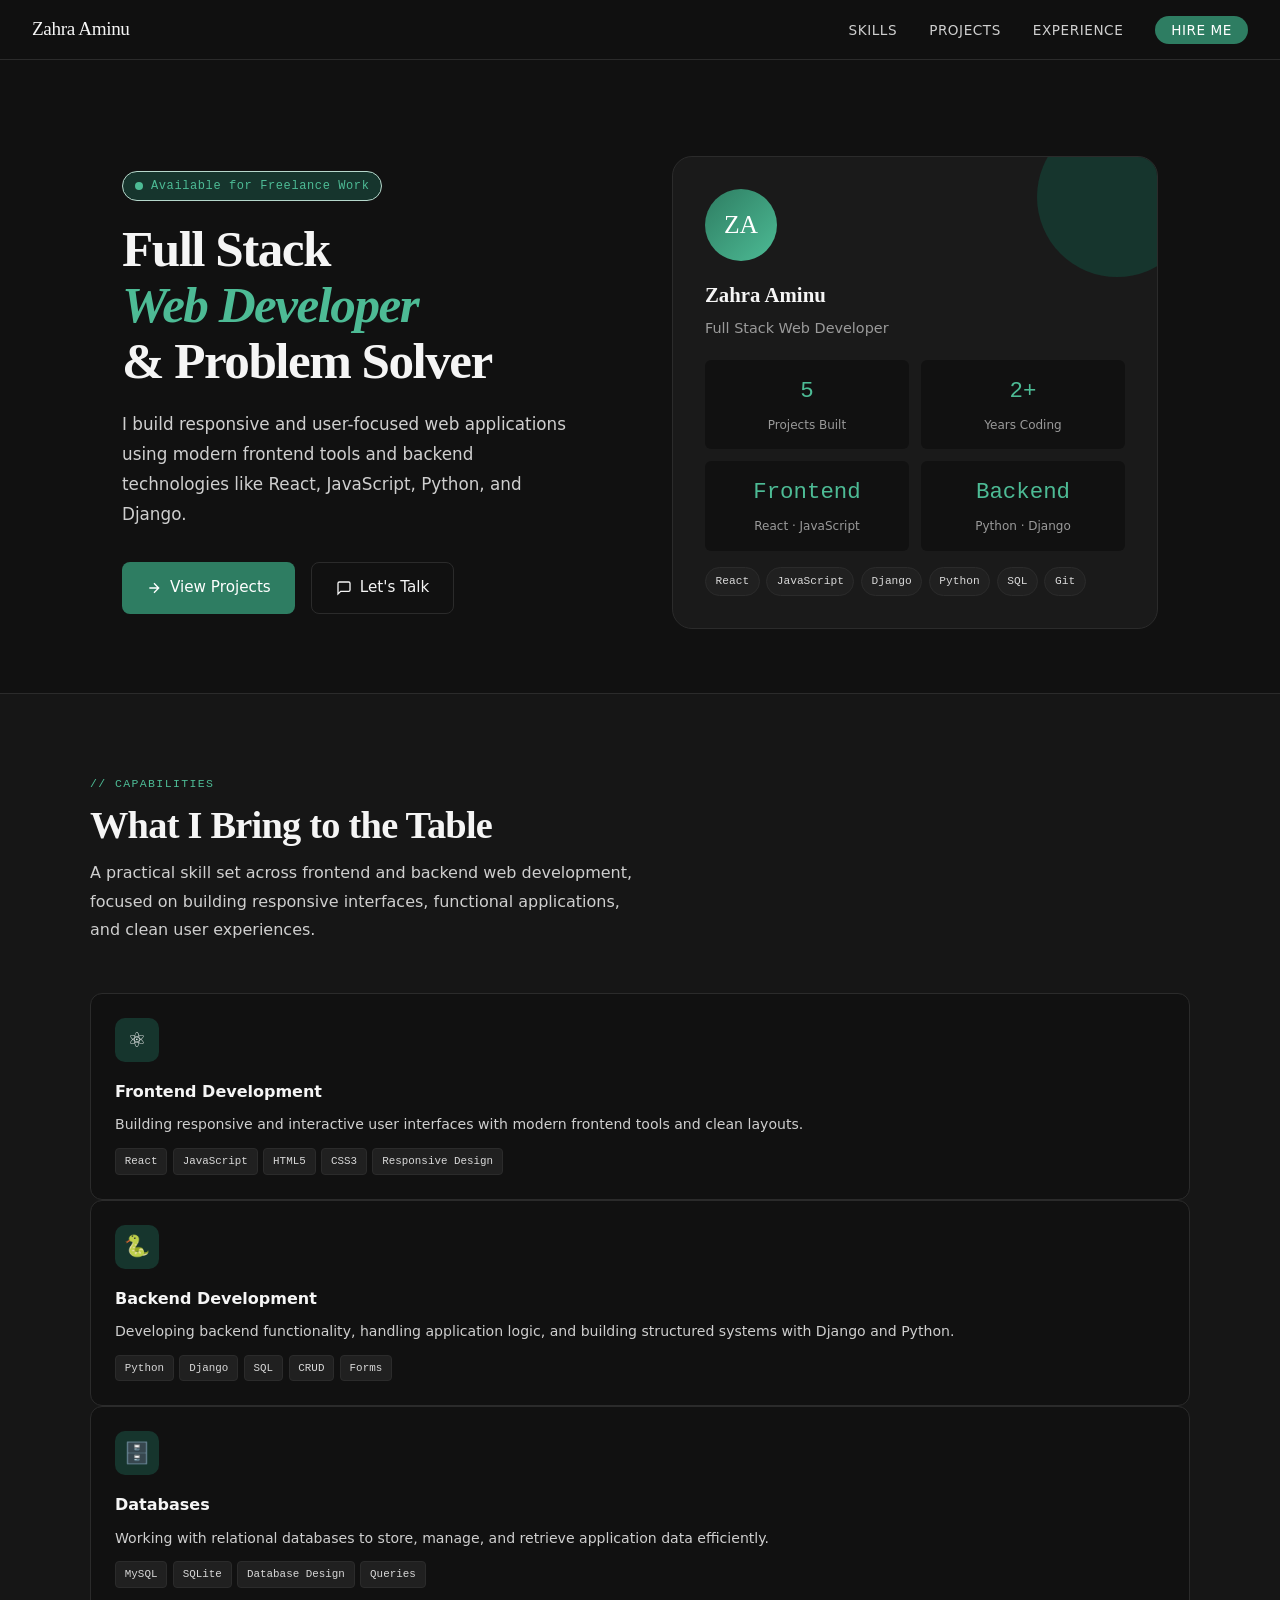
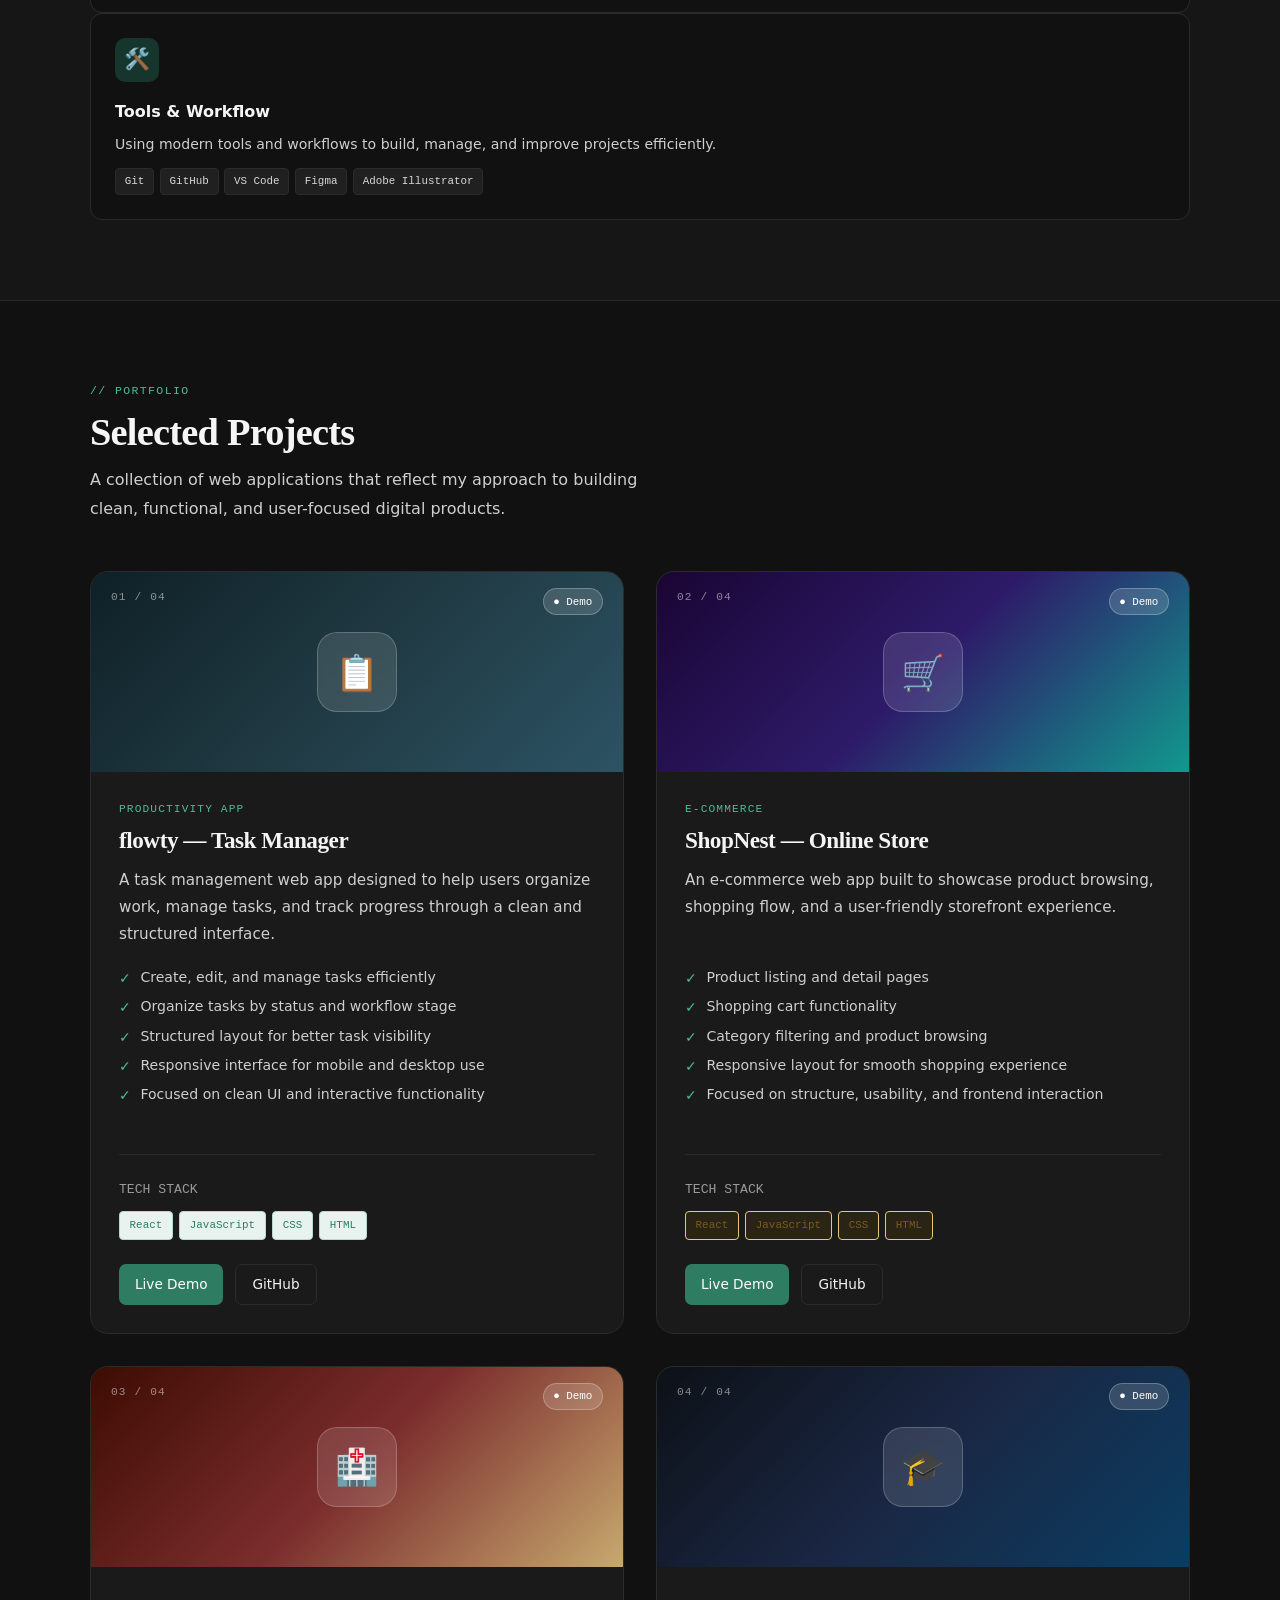
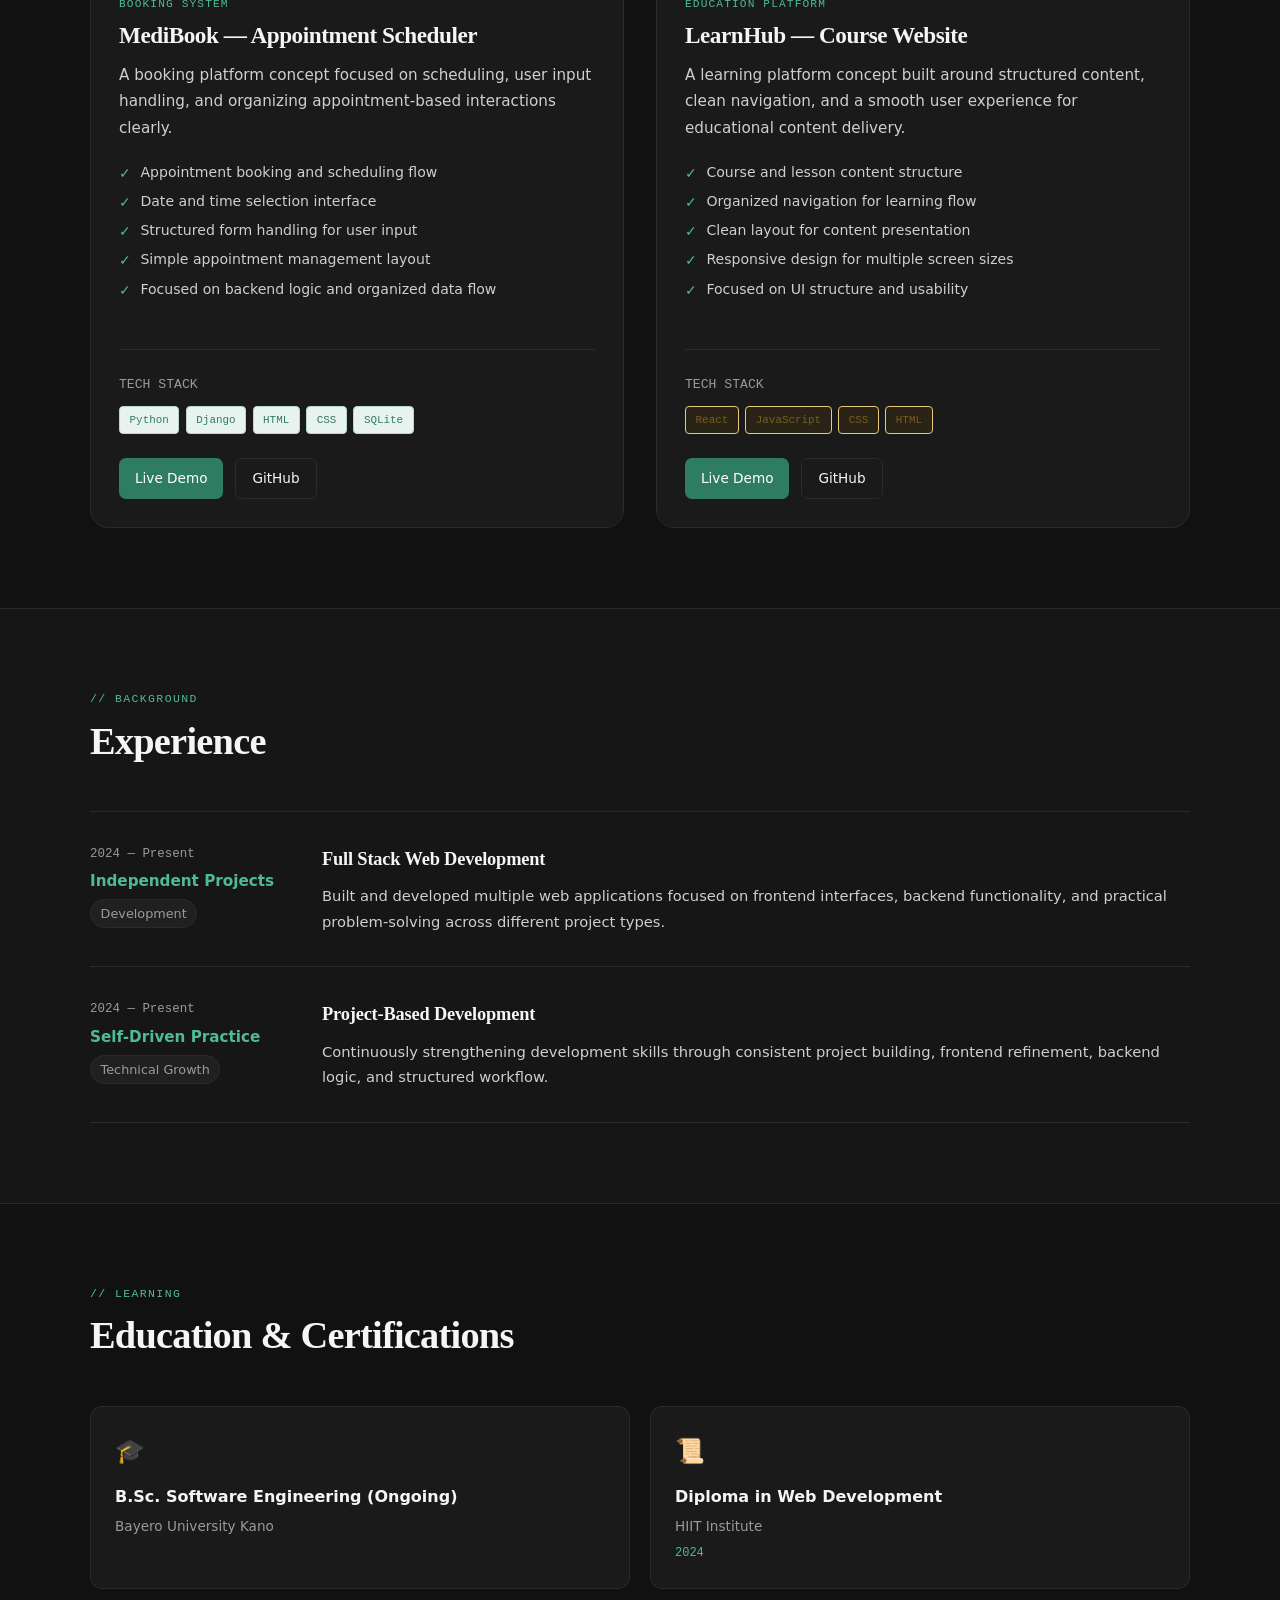
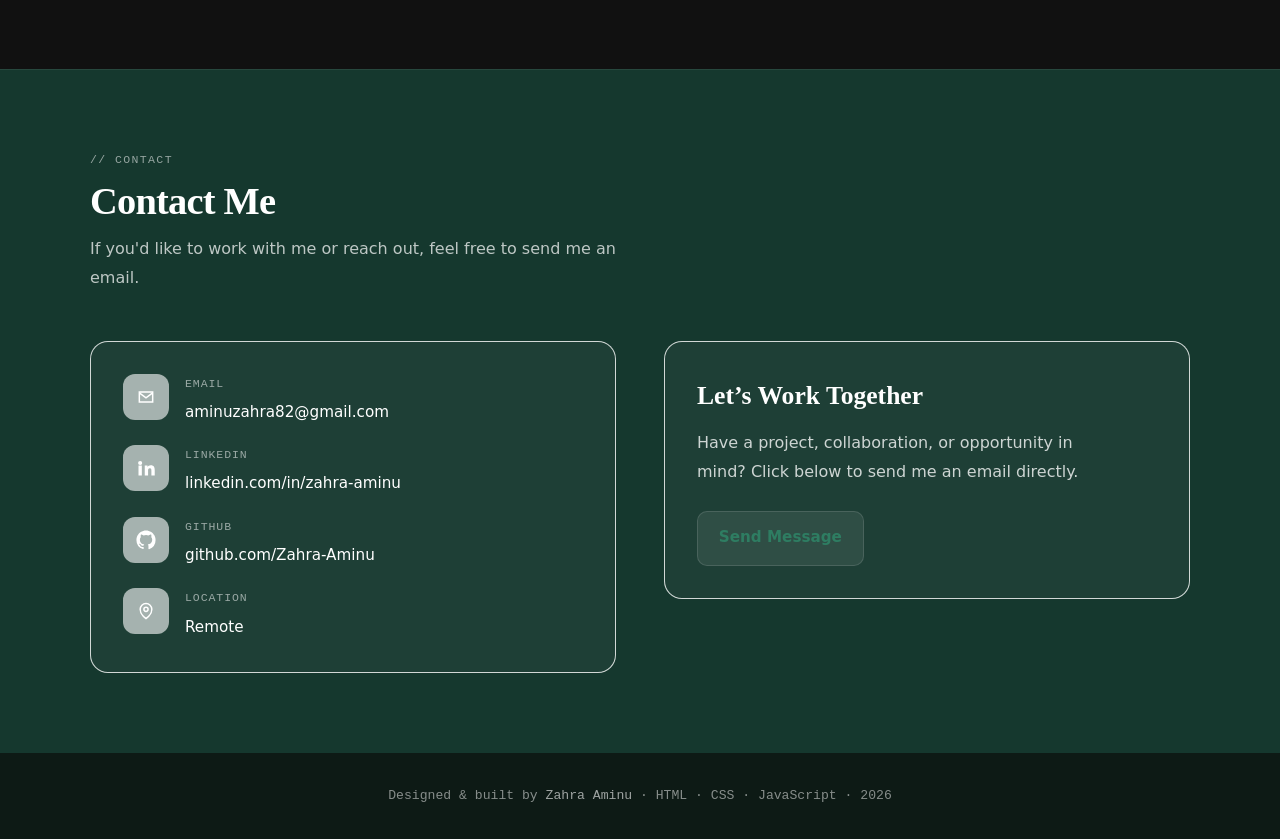
==== commit dcc414df: "index.html update" ====
--- a/zahra-portfolio/index.html
+++ b/zahra-portfolio/index.html
@@ -4,7 +4,7 @@
   <meta charset="UTF-8" />
   <meta name="viewport" content="width=device-width, initial-scale=1.0" />
   <title>Zahra Aminu — Full Stack Web Developer</title>
-  <link rel="stylesheet" href="index.css" />
+  <link rel="stylesheet" href="style.css" />
 </head>
 <body>
 
@@ -166,7 +166,7 @@
           </div>
           <div class="project-body">
             <div class="project-category">Productivity App</div>
-            <h3>TaskFlow — Task Manager</h3>
+            <h3>flowty — Task Manager</h3>
             <p>
               A task management web app designed to help users organize work, manage tasks,
               and track progress through a clean and structured interface.
@@ -190,7 +190,7 @@
             </div>
 
             <div class="proj-links">
-              <a href="taskflow-app/taskflow.html" class="proj-link proj-link-primary">Live Demo</a>
+              <a href="https://flowty.netlify.app/" class="proj-link proj-link-primary">Live Demo</a>
               <a href="#" class="proj-link proj-link-secondary">GitHub</a>
             </div>
           </div>
@@ -467,6 +467,6 @@
     </p>
   </footer>
 
-  <script src="index.js"></script>
+  <script src="script.js"></script>
 </body>
 </html>
--- a/zahra-portfolio/style.css
+++ b/zahra-portfolio/style.css
@@ -0,0 +1,1003 @@
+*, *::before, *::after { box-sizing: border-box; margin: 0; padding: 0; }
+:root {
+--ink: #f5f5f5;
+--ink-soft: #cfcfcf;
+--ink-muted: #9a9a9a;
+--surface: #111111;
+--surface-card: #1a1a1a;
+--border: #2b2b2b;
+--accent: #2e7d62;
+--accent-light: #16352d;
+--accent-pop: #4dbb95;
+--gold: #d9a441;
+--gold-light: #2a2417;
+--tag-bg: #202020;
+--tag-text: #d8d8d8;
+--radius: 12px;
+--radius-sm: 6px;
+--mono: 'JetBrains Mono', monospace;
+--serif: 'Playfair Display', Georgia, serif;
+--sans: 'DM Sans', system-ui, sans-serif;
+font-size: 16px;
+}
+
+body {
+font-family: var(--sans);
+background: var(--surface);
+color: var(--ink);
+line-height: 1.7;
+min-height: 100vh;
+}
+
+/* ── NAV ── */
+nav {
+position: sticky;
+top: 0;
+z-index: 100;
+background: rgba(17,17,17,0.92);
+backdrop-filter: blur(12px);
+border-bottom: 1px solid var(--border);
+padding: 0 2rem;
+display: flex;
+align-items: center;
+justify-content: space-between;
+height: 60px;
+}
+
+.nav-logo {
+font-family: var(--serif);
+font-size: 1.2rem;
+color: var(--ink);
+text-decoration: none;
+letter-spacing: -0.02em;
+}
+.nav-links {
+display: flex;
+gap: 2rem;
+list-style: none;
+}
+.nav-links a {
+font-size: 0.85rem;
+font-weight: 500;
+color: var(--ink-soft);
+text-decoration: none;
+letter-spacing: 0.04em;
+text-transform: uppercase;
+transition: color 0.2s;
+}
+.nav-links a:hover { color: var(--accent-pop); }
+.nav-cta {
+background: var(--accent);
+color: #fff !important;
+padding: 0.4rem 1rem;
+border-radius: 100px;
+transition: background 0.2s !important;
+}
+.nav-cta:hover { background: var(--accent-pop) !important; color: #fff !important; }
+.hamburger { display: none; cursor: pointer; flex-direction: column; gap: 5px; background: none; border: none; }
+.hamburger span { display: block; width: 22px; height: 2px; background: var(--ink); border-radius: 2px; transition: 0.3s; }
+
+/* ── HERO ── */
+.hero {
+max-width: 1100px;
+margin: 0 auto;
+padding: 6rem 2rem 4rem;
+display: grid;
+grid-template-columns: 1fr 1fr;
+gap: 4rem;
+align-items: center;
+}
+.hero-label {
+display: inline-flex;
+align-items: center;
+gap: 0.5rem;
+font-family: var(--mono);
+font-size: 0.75rem;
+color: var(--accent-pop);
+background: var(--accent-light);
+border: 1px solid #b6d8cc;
+border-radius: 100px;
+padding: 0.25rem 0.75rem;
+margin-bottom: 1.2rem;
+letter-spacing: 0.05em;
+}
+.hero-label::before {
+content: '';
+width: 8px; height: 8px;
+border-radius: 50%;
+background: var(--accent-pop);
+animation: pulse 2s infinite;
+}
+@keyframes pulse {
+0%,100% { opacity:1; }
+50% { opacity:0.4; }
+}
+.hero h1 {
+font-family: var(--serif);
+font-size: clamp(2.4rem, 4vw, 3.6rem);
+line-height: 1.1;
+letter-spacing: -0.03em;
+color: var(--ink);
+margin-bottom: 1.2rem;
+}
+.hero h1 em { color: var(--accent-pop); font-style: italic; }
+.hero p {
+font-size: 1.05rem;
+color: var(--ink-soft);
+margin-bottom: 2rem;
+max-width: 460px;
+line-height: 1.8;
+}
+.hero-actions { display: flex; gap: 1rem; flex-wrap: wrap; }
+.btn-primary {
+display: inline-flex;
+align-items: center;
+gap: 0.5rem;
+background: var(--accent);
+color: #fff;
+font-family: var(--sans);
+font-weight: 500;
+font-size: 0.95rem;
+padding: 0.75rem 1.5rem;
+border-radius: 8px;
+text-decoration: none;
+border: none;
+cursor: pointer;
+transition: background 0.2s, transform 0.15s;
+}
+.btn-primary:hover { background: var(--accent-pop); transform: translateY(-1px); }
+.btn-secondary {
+display: inline-flex;
+align-items: center;
+gap: 0.5rem;
+background: transparent;
+color: var(--ink);
+font-family: var(--sans);
+font-weight: 500;
+font-size: 0.95rem;
+padding: 0.75rem 1.5rem;
+border-radius: 8px;
+text-decoration: none;
+border: 1.5px solid var(--border);
+cursor: pointer;
+transition: border-color 0.2s, transform 0.15s;
+}
+.btn-secondary:hover { border-color: var(--accent-pop); color: var(--accent-pop); transform: translateY(-1px); }
+
+/* Hero card */
+.hero-card {
+background: var(--surface-card);
+border: 1px solid var(--border);
+border-radius: 20px;
+padding: 2rem;
+position: relative;
+overflow: hidden;
+}
+.hero-card::before {
+content: '';
+position: absolute;
+top: -40px; right: -40px;
+width: 160px; height: 160px;
+border-radius: 50%;
+background: var(--accent-light);
+}
+.avatar {
+width: 72px; height: 72px;
+border-radius: 50%;
+background: linear-gradient(135deg, var(--accent), var(--accent-pop));
+display: flex;
+align-items: center;
+justify-content: center;
+font-family: var(--serif);
+font-size: 1.6rem;
+color: #fff;
+margin-bottom: 1rem;
+position: relative;
+}
+.hero-card h3 { font-family: var(--serif); font-size: 1.3rem; margin-bottom: 0.25rem; }
+.hero-card .role { color: var(--ink-muted); font-size: 0.9rem; margin-bottom: 1.2rem; }
+.stats-grid {
+display: grid;
+grid-template-columns: 1fr 1fr;
+gap: 0.75rem;
+margin-top: 1.2rem;
+}
+.stat-box {
+background: var(--surface);
+border-radius: var(--radius-sm);
+padding: 0.75rem;
+text-align: center;
+}
+.stat-box .num {
+font-family: var(--mono);
+font-size: 1.4rem;
+font-weight: 500;
+color: var(--accent-pop);
+display: block;
+}
+.stat-box .lbl { font-size: 0.75rem; color: var(--ink-muted); }
+.stack-pills {
+display: flex;
+flex-wrap: wrap;
+gap: 0.4rem;
+margin-top: 1rem;
+}
+.pill {
+background: var(--tag-bg);
+color: var(--tag-text);
+font-family: var(--mono);
+font-size: 0.7rem;
+padding: 0.25rem 0.6rem;
+border-radius: 100px;
+border: 1px solid var(--border);
+}
+
+/* ── SECTION SHARED ── */
+section { padding: 5rem 2rem; }
+.container { max-width: 1100px; margin: 0 auto; }
+.section-header { margin-bottom: 3rem; }
+.section-eyebrow {
+font-family: var(--mono);
+font-size: 0.72rem;
+letter-spacing: 0.12em;
+text-transform: uppercase;
+color: var(--accent-pop);
+margin-bottom: 0.6rem;
+}
+.section-header h2 {
+font-family: var(--serif);
+font-size: clamp(1.8rem, 3vw, 2.6rem);
+letter-spacing: -0.02em;
+line-height: 1.15;
+}
+.section-header p { color: var(--ink-soft); margin-top: 0.75rem; max-width: 560px; line-height: 1.8; }
+
+/* ── SKILLS ── */
+#skills { 
+  background: #161616; 
+  border-top: 1px solid var(--border); 
+  border-bottom: 1px solid var(--border); 
+}
+.skill-card {
+background: var(--surface);
+border: 1px solid var(--border);
+border-radius: var(--radius);
+padding: 1.5rem;
+transition: border-color 0.2s, transform 0.2s;
+}
+.skill-card:hover { border-color: #b6d8cc; transform: translateY(-2px); }
+.skill-icon {
+width: 44px; height: 44px;
+border-radius: 10px;
+background: var(--accent-light);
+display: flex;
+align-items: center;
+justify-content: center;
+margin-bottom: 1rem;
+font-size: 1.3rem;
+}
+.skill-card h4 { font-weight: 600; margin-bottom: 0.5rem; font-size: 1rem; }
+.skill-tags { display: flex; flex-wrap: wrap; gap: 0.35rem; margin-top: 0.75rem; }
+.skill-tag {
+font-family: var(--mono);
+font-size: 0.68rem;
+padding: 0.2rem 0.55rem;
+border-radius: 4px;
+background: var(--tag-bg);
+color: var(--tag-text);
+border: 1px solid var(--border);
+}
+
+/* ── PROJECTS ── */
+#projects { background: var(--surface); }
+.projects-grid {
+display: grid;
+grid-template-columns: repeat(auto-fit, minmax(480px, 1fr));
+gap: 2rem;
+}
+.project-card {
+background: var(--surface-card);
+border: 1px solid var(--border);
+border-radius: 18px;
+overflow: hidden;
+transition: transform 0.25s, box-shadow 0.25s;
+display: flex;
+flex-direction: column;
+}
+.project-card:hover {
+transform: translateY(-4px);
+box-shadow: 0 16px 40px rgba(0,0,0,0.08);
+}
+.project-visual {
+height: 200px;
+display: flex;
+align-items: center;
+justify-content: center;
+font-size: 3.5rem;
+position: relative;
+overflow: hidden;
+}
+.pv-1 { background: linear-gradient(135deg, #0f2027, #203a43, #2c5364); }
+.pv-2 { background: linear-gradient(135deg, #1a0533, #2d1b69, #11998e); }
+.pv-3 { background: linear-gradient(135deg, #3d0c02, #7b2d2d, #c8a96e); }
+.pv-4 { background: linear-gradient(135deg, #0d1117, #1a2744, #0a3d62); }
+.project-visual .proj-icon {
+width: 80px; height: 80px;
+border-radius: 20px;
+background: rgba(255,255,255,0.12);
+backdrop-filter: blur(8px);
+border: 1px solid rgba(255,255,255,0.2);
+display: flex;
+align-items: center;
+justify-content: center;
+font-size: 2.2rem;
+}
+.proj-number {
+position: absolute;
+top: 1rem; left: 1.25rem;
+font-family: var(--mono);
+font-size: 0.7rem;
+color: rgba(255,255,255,0.5);
+letter-spacing: 0.1em;
+}
+.proj-live-badge {
+position: absolute;
+top: 1rem; right: 1.25rem;
+background: rgba(255,255,255,0.15);
+border: 1px solid rgba(255,255,255,0.25);
+color: #fff;
+font-size: 0.68rem;
+font-family: var(--mono);
+padding: 0.2rem 0.6rem;
+border-radius: 100px;
+backdrop-filter: blur(4px);
+}
+.project-body {
+padding: 1.75rem;
+flex: 1;
+display: flex;
+flex-direction: column;
+}
+.project-category {
+font-family: var(--mono);
+font-size: 0.7rem;
+letter-spacing: 0.1em;
+text-transform: uppercase;
+color: var(--accent-pop);
+margin-bottom: 0.5rem;
+}
+.project-body h3 {
+font-family: var(--serif);
+font-size: 1.45rem;
+letter-spacing: -0.02em;
+line-height: 1.2;
+margin-bottom: 0.75rem;
+}
+.project-body > p {
+color: var(--ink-soft);
+font-size: 0.95rem;
+line-height: 1.75;
+margin-bottom: 1.25rem;
+flex: 1;
+}
+
+/* Feature list */
+.features-list {
+list-style: none;
+margin-bottom: 1.5rem;
+display: flex;
+flex-direction: column;
+gap: 0.45rem;
+}
+.features-list li {
+display: flex;
+align-items: flex-start;
+gap: 0.6rem;
+font-size: 0.88rem;
+color: var(--ink-soft);
+line-height: 1.5;
+}
+.features-list li::before {
+content: '✓';
+color: var(--accent-pop);
+font-weight: 700;
+flex-shrink: 0;
+margin-top: 1px;
+}
+
+/* Stack row */
+.stack-row {
+display: flex;
+flex-wrap: wrap;
+gap: 0.4rem;
+margin-bottom: 1.5rem;
+}
+.tech-badge {
+font-family: var(--mono);
+font-size: 0.68rem;
+padding: 0.25rem 0.6rem;
+border-radius: 4px;
+background: var(--tag-bg);
+color: var(--tag-text);
+border: 1px solid var(--border);
+}
+.tech-badge.be { background: #e8f2ef; color: var(--accent); border-color: #b6d8cc; }
+.tech-badge.fe { background: var(--gold-light); color: #7a5c1a; border-color: #e8c87a; }
+
+/* Project links */
+.proj-links { display: flex; gap: 0.75rem; flex-wrap: wrap; }
+.proj-link {
+display: inline-flex;
+align-items: center;
+gap: 0.4rem;
+font-size: 0.85rem;
+font-weight: 500;
+padding: 0.5rem 1rem;
+border-radius: 7px;
+text-decoration: none;
+transition: all 0.15s;
+}
+.proj-link-primary {
+background: var(--accent);
+color: #fff;
+}
+.proj-link-primary:hover { background: var(--accent-pop); }
+.proj-link-secondary {
+background: transparent;
+color: var(--ink);
+border: 1.5px solid var(--border);
+}
+.proj-link-secondary:hover { border-color: var(--accent-pop); color: var(--accent-pop); }
+
+/* Project separator */
+.proj-sep {
+height: 1px;
+background: var(--border);
+margin: 1.5rem 0;
+}
+
+/* ── EXPERIENCE ── */
+#experience { 
+  background: #161616; 
+  border-top: 1px solid var(--border); 
+}
+.exp-list { display: flex; flex-direction: column; gap: 0; }
+.exp-item {
+display: grid;
+grid-template-columns: 200px 1fr;
+gap: 2rem;
+padding: 2rem 0;
+border-bottom: 1px solid var(--border);
+}
+.exp-item:first-child { border-top: 1px solid var(--border); }
+.exp-meta { }
+.exp-period {
+font-family: var(--mono);
+font-size: 0.78rem;
+color: var(--ink-muted);
+margin-bottom: 0.25rem;
+}
+.exp-company {
+font-weight: 600;
+font-size: 0.95rem;
+color: var(--accent-pop);
+margin-bottom: 0.25rem;
+}
+.exp-type {
+font-size: 0.8rem;
+color: var(--ink-muted);
+background: var(--tag-bg);
+border: 1px solid var(--border);
+border-radius: 100px;
+padding: 0.15rem 0.6rem;
+display: inline-block;
+}
+.exp-content h4 {
+font-family: var(--serif);
+font-size: 1.15rem;
+margin-bottom: 0.5rem;
+letter-spacing: -0.01em;
+}
+.exp-content p { color: var(--ink-soft); font-size: 0.92rem; line-height: 1.75; }
+
+/* ── EDUCATION ── */
+#education { background: var(--surface); border-top: 1px solid var(--border); }
+.edu-grid { display: grid; grid-template-columns: repeat(auto-fit, minmax(280px, 1fr)); gap: 1.25rem; }
+.edu-card {
+  background: var(--surface-card);
+  border: 1px solid var(--border);
+  border-radius: var(--radius);
+  padding: 1.5rem;
+}
+.edu-icon { font-size: 1.5rem; margin-bottom: 0.75rem; }
+.edu-card h4 { font-weight: 600; margin-bottom: 0.25rem; }
+.edu-card .inst { color: var(--ink-muted); font-size: 0.85rem; margin-bottom: 0.35rem; }
+.edu-card .year { font-family: var(--mono); font-size: 0.75rem; color: var(--accent-pop); }
+
+/* ── CONTACT ── */
+/* ── CONTACT ── */
+#contact {
+  background:#15382e;
+  color: #fff;
+  border-top: 1px solid rgba(255,255,255,0.08);
+}
+
+#contact .section-header h2 {
+  color: #fff;
+}
+
+#contact .section-header p {
+  color: rgba(255,255,255,0.72);
+}
+
+#contact .section-eyebrow {
+  color: rgba(255,255,255,0.55);
+}
+
+.contact-grid {
+  display: grid;
+  grid-template-columns: 1fr 1fr;
+  gap: 3rem;
+  align-items: start;
+}
+
+.contact-info,
+.contact-cta {
+  background: rgba(255,255,255,0.04);
+  border: 1px solid rgba(255,255,255,0.8);
+  border-radius: 18px;
+  padding: 2rem;
+}
+
+.contact-info {
+  display: flex;
+  flex-direction: column;
+  gap: 1.25rem;
+}
+
+.contact-item {
+  display: flex;
+  align-items: flex-start;
+  gap: 1rem;
+}
+
+.contact-item-icon {
+  width: 46px;
+  height: 46px;
+  border-radius: 12px;
+  background: rgba(255,255,255,0.6);
+  display: flex;
+  align-items: center;
+  justify-content: center;
+  font-size: 1.2rem;
+  flex-shrink: 0;
+}
+
+.contact-item-text .lbl {
+  font-family: var(--mono);
+  font-size: 0.72rem;
+  letter-spacing: 0.08em;
+  text-transform: uppercase;
+  color: rgba(255,255,255,0.55);
+  margin-bottom: 0.3rem;
+}
+
+.contact-item-text .val {
+  color: #fff;
+  text-decoration: none;
+  font-size: 0.95rem;
+  line-height: 1.6;
+  word-break: break-word;
+}
+
+.contact-item-text .val:hover {
+  color: #d7f5ea;
+  text-decoration: underline;
+}
+
+.contact-cta h3 {
+  font-family: var(--serif);
+  font-size: 1.6rem;
+  margin-bottom: 0.75rem;
+  color: #fff;
+}
+
+.contact-cta p {
+  color: rgba(255,255,255,0.78);
+  line-height: 1.8;
+  margin-bottom: 1.5rem;
+  max-width: 420px;
+}
+
+.contact-item-icon svg {
+  width: 20px;
+  height: 20px;
+  display: block;
+}
+
+.btn {
+  display: inline-block;
+  padding: 0.85rem 1.3rem;
+  background: rgba(255, 255, 255, 0.08);
+  color: var(--accent);
+  text-decoration: none;
+  border-radius: 10px;
+  font-size: 0.95rem;
+  font-weight: 600;
+  border: 1px solid rgba(255, 255, 255, 0.12);
+  transition: transform 0.18s ease, opacity 0.18s ease;
+}
+
+.btn:hover {
+  transform: translateY(-2px);
+  background: rgba(255, 255, 255, 0.12);
+  background-color: rgba(255, 255, 255, 0.18);
+  opacity: 0.92;
+}
+
+/* ── FOOTER ── */
+footer {
+background: #0d1a15;
+color: rgba(255,255,255,0.5);
+text-align: center;
+padding: 2rem;
+font-size: 0.82rem;
+font-family: var(--mono);
+}
+footer a { color: rgba(255,255,255,0.6); text-decoration: none; }
+footer a:hover { color: #fff; }
+
+/* ── MOBILE ── */
+@media (max-width: 768px) {
+.nav-links { display: none; }
+.nav-links.open {
+display: flex;
+flex-direction: column;
+position: fixed;
+top: 60px; left: 0; right: 0;
+background: var(--surface);
+border-bottom: 1px solid var(--border);
+padding: 1.5rem 2rem;
+gap: 1rem;
+z-index: 99;
+}
+.hamburger { display: flex; }
+.hero {
+grid-template-columns: 1fr;
+padding: 3rem 1.5rem 2.5rem;
+gap: 2.5rem;
+}
+.hero-card { order: -1; }
+.projects-grid { grid-template-columns: 1fr; }
+.exp-item { grid-template-columns: 1fr; gap: 0.75rem; }
+.contact-grid { grid-template-columns: 1fr; gap: 2.5rem; }
+.form-row { grid-template-columns: 1fr; }
+section { padding: 3.5rem 1.5rem; }
+}
+@media (max-width: 480px) {
+.hero h1 { font-size: 2rem; }
+.stats-grid { grid-template-columns: 1fr 1fr; }
+}
+/* =========================
+   DARK MODE
+========================= */
+
+.dark-mode {
+  --ink: #f5f5f5;
+  --ink-soft: #cfcfcf;
+  --ink-muted: #9a9a9a;
+
+  --surface: #111111;
+  --surface-card: #1a1a1a;
+  --border: #2b2b2b;
+
+  --accent: #2e7d62;
+  --accent-light: #16352d;
+  --accent-pop: #4dbb95;
+
+  --gold: #d9a441;
+  --gold-light: #2a2417;
+
+  --tag-bg: #202020;
+  --tag-text: #d8d8d8;
+}
+
+/* General */
+.dark-mode body {
+  background: var(--surface);
+  color: var(--ink);
+}
+
+.dark-mode nav {
+  background: rgba(17,17,17,0.92);
+  border-bottom: 1px solid var(--border);
+}
+
+.dark-mode .darkModeToggle {
+  background: rgba(17,17,17,0.92);
+  color: var(--ink);
+}
+
+.dark-mode .nav-logo {
+  color: var(--ink);
+}
+
+.dark-mode .nav-links a {
+  color: var(--ink-soft);
+}
+
+.dark-mode .nav-links a:hover {
+  color: var(--accent-pop);
+}
+
+.dark-mode .hamburger span {
+  background: var(--ink);
+}
+
+/* Hero */
+.dark-mode .hero h1 {
+  color: var(--ink);
+}
+
+.dark-mode .hero p {
+  color: var(--ink-soft);
+}
+
+.dark-mode .hero-label {
+  background: var(--accent-light);
+  border: 1px solid #245847;
+  color: var(--accent-pop);
+}
+
+.dark-mode .hero-card {
+  background: var(--surface-card);
+  border: 1px solid var(--border);
+}
+
+.dark-mode .hero-card::before {
+  background: var(--accent-light);
+}
+
+.dark-mode .hero-card h3 {
+  color: var(--ink);
+}
+
+.dark-mode .hero-card .role {
+  color: var(--ink-muted);
+}
+
+.dark-mode .stat-box {
+  background: var(--surface);
+}
+
+.dark-mode .stat-box .lbl {
+  color: var(--ink-muted);
+}
+
+.dark-mode .pill {
+  background: var(--tag-bg);
+  color: var(--tag-text);
+  border: 1px solid var(--border);
+}
+
+/* Shared sections */
+.dark-mode section {
+  background: var(--surface);
+  color: var(--ink);
+}
+
+.dark-mode .section-header h2 {
+  color: var(--ink);
+}
+
+.dark-mode .section-header p {
+  color: var(--ink-soft);
+}
+
+.dark-mode .section-eyebrow {
+  color: var(--accent-pop);
+}
+
+/* Skills */
+.dark-mode #skills {
+  background: #161616;
+  border-top: 1px solid var(--border);
+  border-bottom: 1px solid var(--border);
+}
+
+.dark-mode .skill-card {
+  background: var(--surface-card);
+  border: 1px solid var(--border);
+}
+
+.dark-mode .skill-card:hover {
+  border-color: #245847;
+}
+
+.dark-mode .skill-icon {
+  background: var(--accent-light);
+}
+
+.dark-mode .skill-card h4 {
+  color: var(--ink);
+}
+
+.dark-mode .skill-tag {
+  background: var(--tag-bg);
+  color: var(--tag-text);
+  border: 1px solid var(--border);
+}
+
+/* Projects */
+.dark-mode #projects {
+  background: var(--surface);
+}
+
+.dark-mode .project-card {
+  background: var(--surface-card);
+  border: 1px solid var(--border);
+}
+
+.dark-mode .project-card:hover {
+  box-shadow: 0 16px 40px rgba(0,0,0,0.35);
+}
+
+.dark-mode .project-body h3 {
+  color: var(--ink);
+}
+
+.dark-mode .project-body > p {
+  color: var(--ink-soft);
+}
+
+.dark-mode .features-list li {
+  color: var(--ink-soft);
+}
+
+.dark-mode .tech-badge {
+  background: var(--tag-bg);
+  color: var(--tag-text);
+  border: 1px solid var(--border);
+}
+
+.dark-mode .tech-badge.be {
+  background: #16352d;
+  color: #7ce0bc;
+  border-color: #245847;
+}
+
+.dark-mode .tech-badge.fe {
+  background: #2a2417;
+  color: #e7bf68;
+  border-color: #6b5422;
+}
+
+.dark-mode .proj-link-secondary {
+  color: var(--ink);
+  border: 1.5px solid var(--border);
+}
+
+.dark-mode .proj-link-secondary:hover {
+  border-color: var(--accent-pop);
+  color: var(--accent-pop);
+}
+
+.dark-mode .proj-sep {
+  background: var(--border);
+}
+
+/* Experience */
+.dark-mode #experience {
+  background: #161616;
+  border-top: 1px solid var(--border);
+}
+
+.dark-mode .exp-item {
+  border-bottom: 1px solid var(--border);
+}
+
+.dark-mode .exp-item:first-child {
+  border-top: 1px solid var(--border);
+}
+
+.dark-mode .exp-period,
+.dark-mode .exp-type {
+  color: var(--ink-muted);
+}
+
+.dark-mode .exp-type {
+  background: var(--tag-bg);
+  border: 1px solid var(--border);
+}
+
+.dark-mode .exp-content h4 {
+  color: var(--ink);
+}
+
+.dark-mode .exp-content p {
+  color: var(--ink-soft);
+}
+
+/* Education */
+.dark-mode #education {
+  background: var(--surface);
+  border-top: 1px solid var(--border);
+}
+
+.dark-mode .edu-card {
+  background: var(--surface-card);
+  border: 1px solid var(--border);
+}
+
+.dark-mode .edu-card h4 {
+  color: var(--ink);
+}
+
+.dark-mode .edu-card .inst {
+  color: var(--ink-muted);
+}
+
+/* Contact */
+.dark-mode #contact {
+  background: #15382e;
+}
+
+.dark-mode #contact .section-eyebrow {
+  color: rgba(255,255,255,0.6);
+}
+
+.dark-mode #contact .section-header h2 {
+  color: #fff;
+}
+
+.dark-mode #contact .section-header p {
+  color: rgba(255,255,255,0.78);
+}
+
+.dark-mode .contact-item-text .val {
+  color: #fff;
+}
+
+.dark-mode .form-field input,
+.dark-mode .form-field textarea {
+  background: rgba(255,255,255,0.08);
+  border: 1px solid rgba(255,255,255,0.18);
+  color: #fff;
+}
+
+.dark-mode .form-field input::placeholder,
+.dark-mode .form-field textarea::placeholder {
+  color: rgba(255,255,255,0.35);
+}
+
+.dark-mode .form-field input:focus,
+.dark-mode .form-field textarea:focus {
+  border-color: rgba(255,255,255,0.55);
+}
+
+.dark-mode .btn-white {
+  background: #fff;
+  color: var(--accent);
+}
+
+/* Footer */
+.dark-mode footer {
+  background: #0a0a0a;
+  color: rgba(255,255,255,0.55);
+}
+
+.dark-mode footer a {
+  color: rgba(255,255,255,0.65);
+}
+
+.dark-mode footer a:hover {
+  color: #fff;
+}
+
+/* Mobile nav */
+@media (max-width: 768px) {
+  .dark-mode .nav-links.open {
+    background: var(--surface);
+    border-bottom: 1px solid var(--border);
+  }
+}
